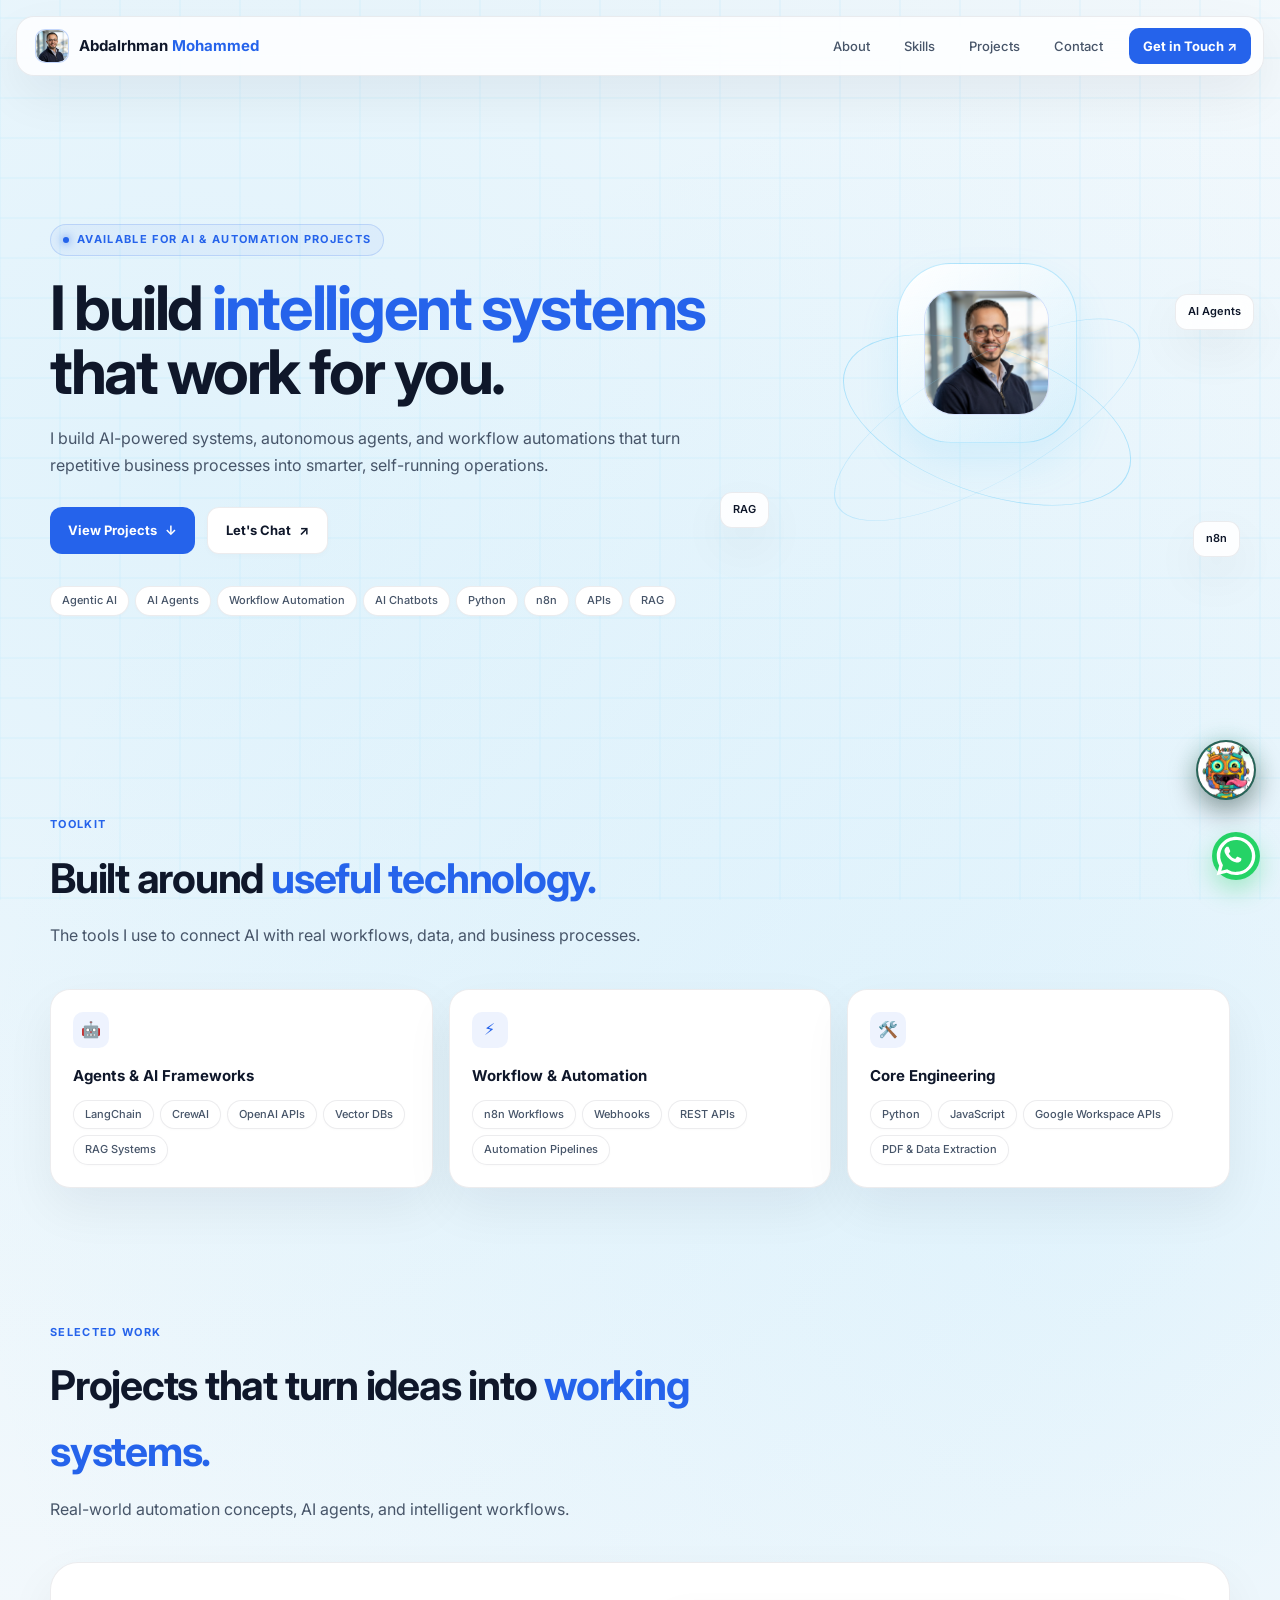
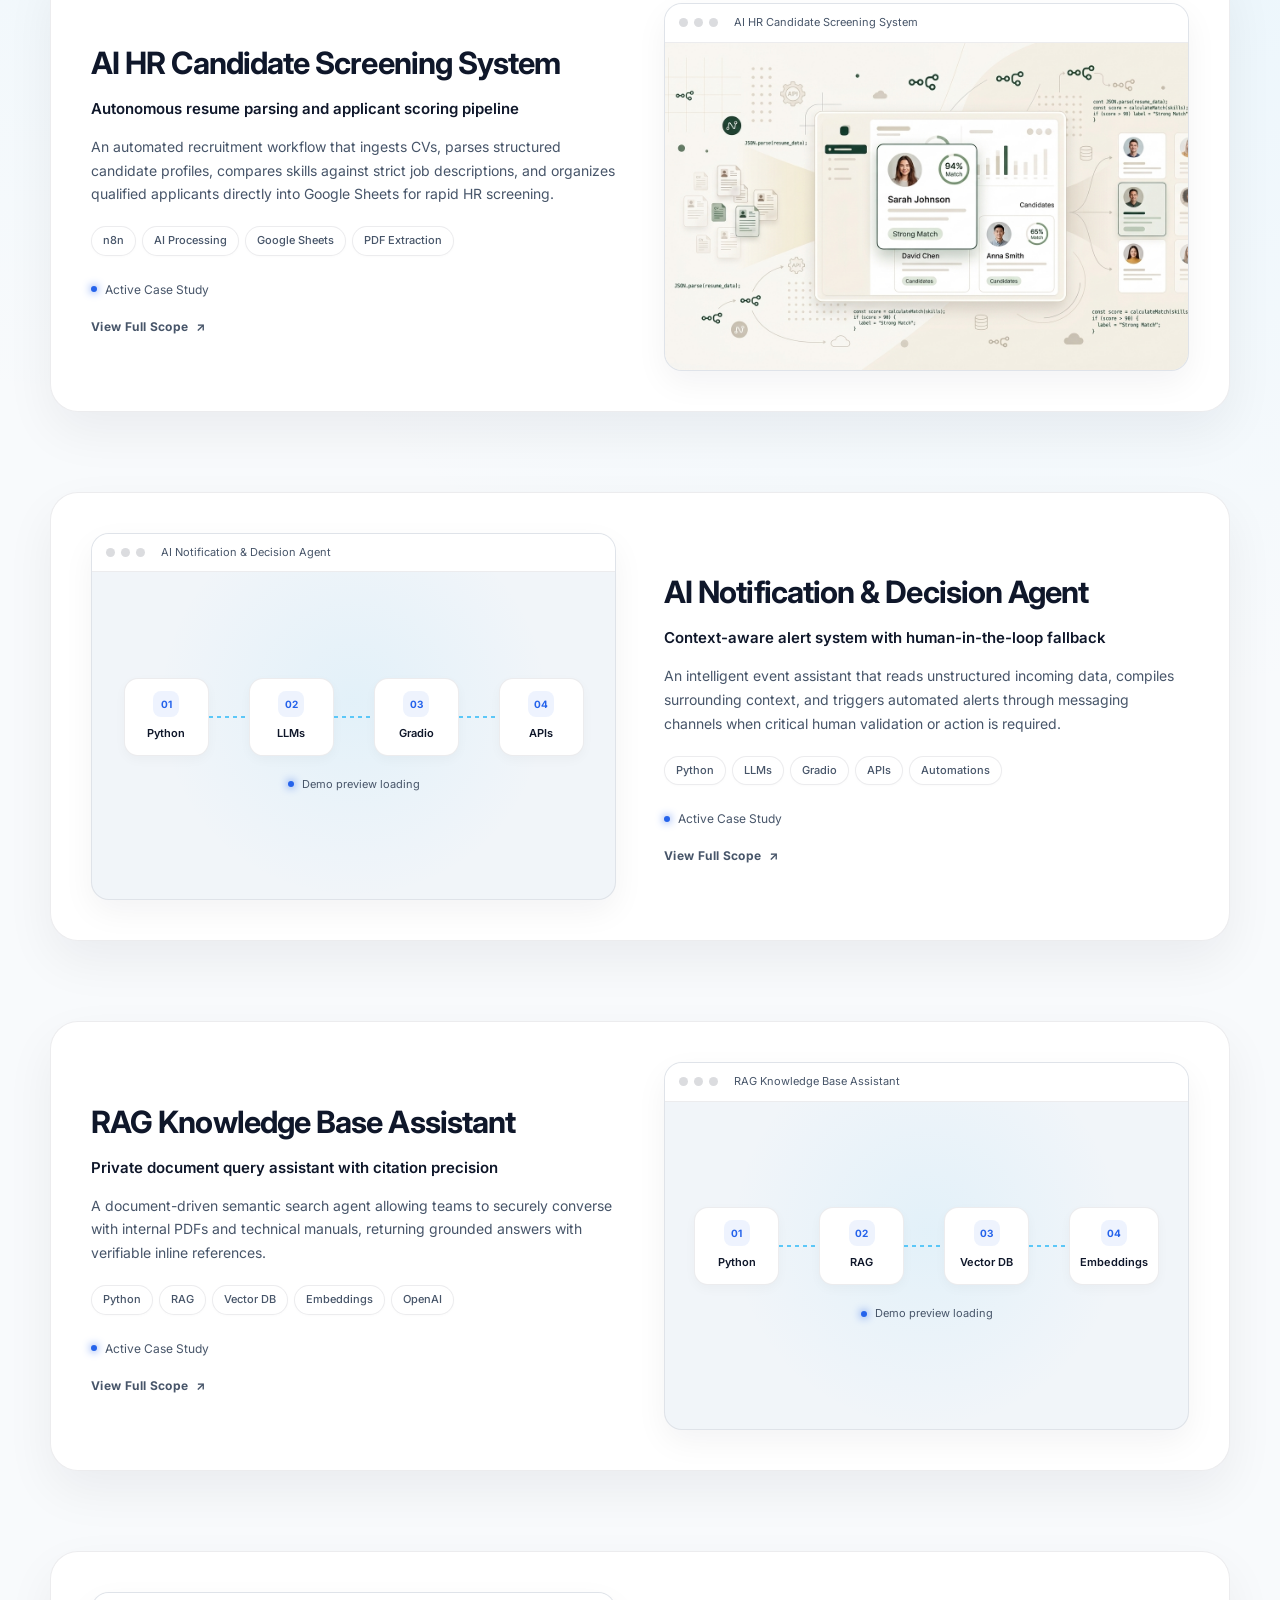
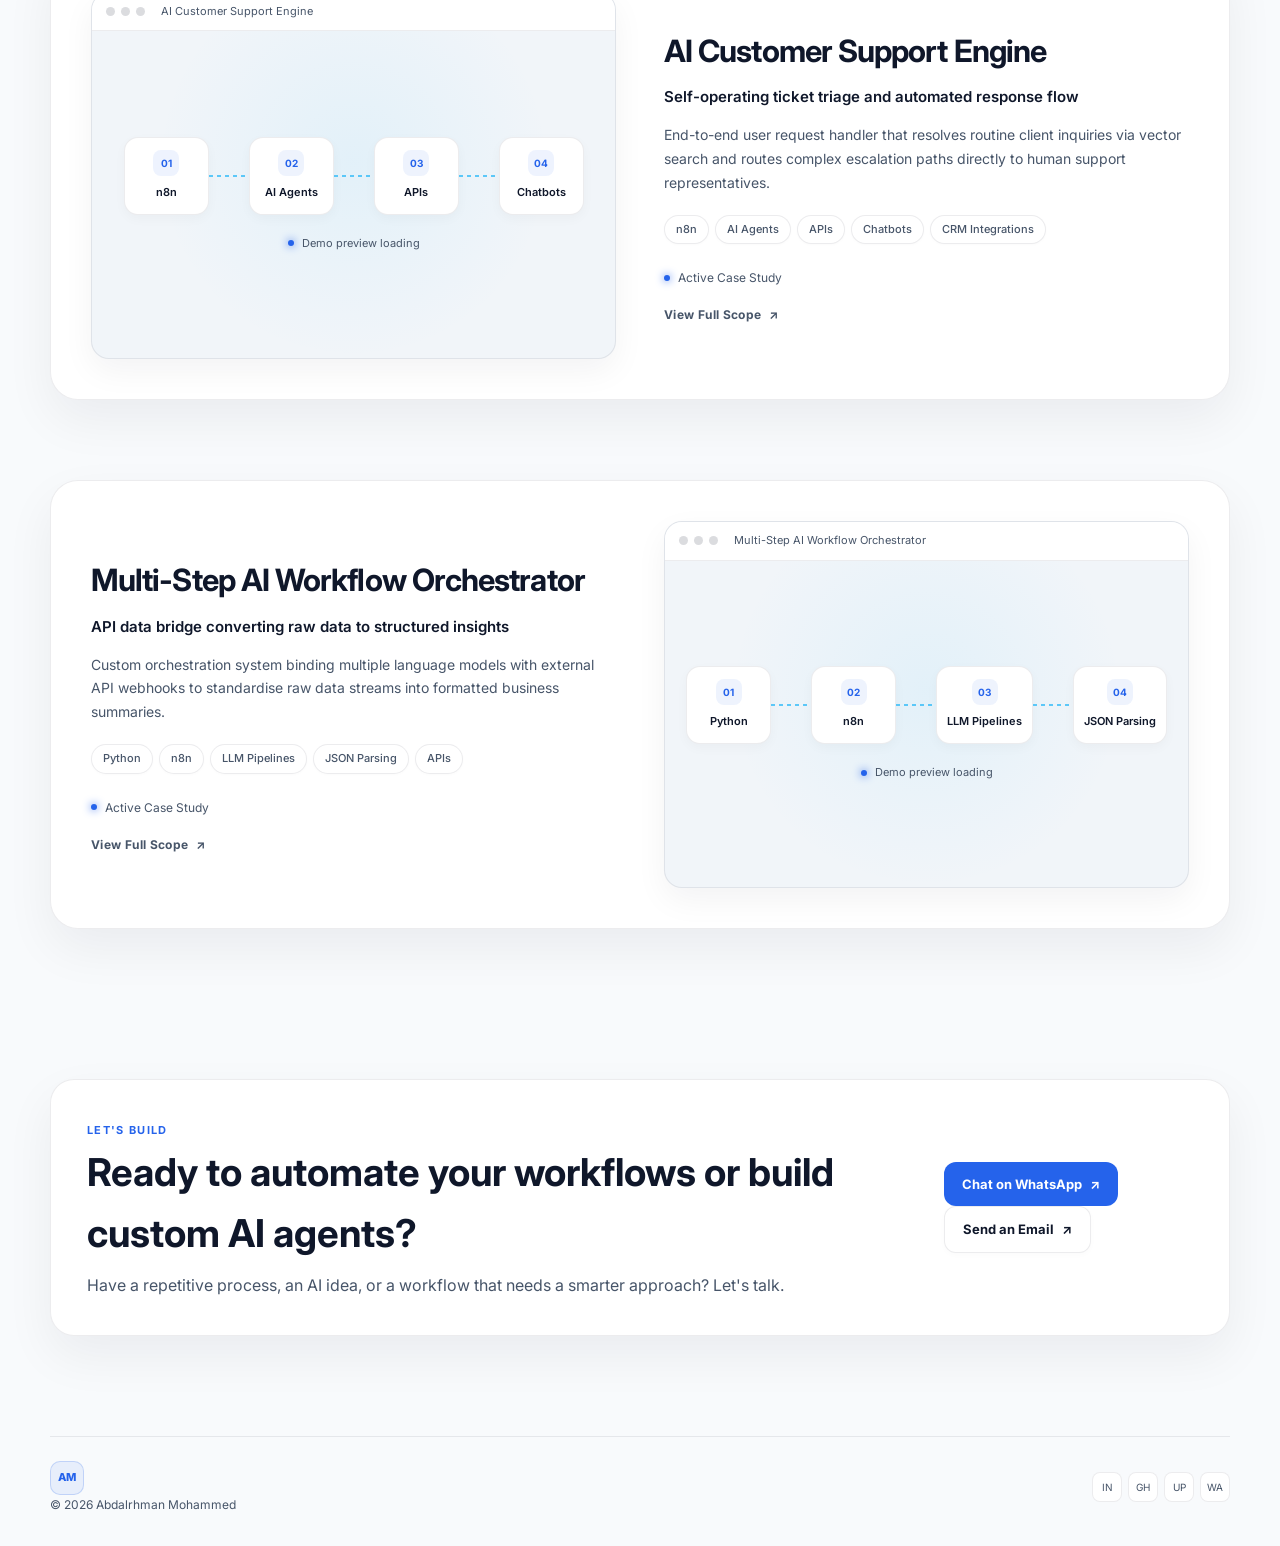
==== index.html @ 2029b2d6 "index.html" ====
<!DOCTYPE html>
<html lang="en">
<head>
  <meta charset="UTF-8" />
  <meta name="viewport" content="width=device-width, initial-scale=1.0" />
  <meta name="description" content="Abdalrhman Mohammed — Agentic AI Developer building AI agents, RAG systems and workflow automations." />
  <meta name="theme-color" content="#090D16" />
  <title>Abdalrhman Mohammed — Agentic AI Developer</title>
  <link rel="preconnect" href="https://fonts.googleapis.com">
  <link rel="preconnect" href="https://fonts.gstatic.com" crossorigin>
  <link href="https://fonts.googleapis.com/css2?family=Inter:wght@400;500;600;700;800&display=swap" rel="stylesheet">
  <link rel="stylesheet" href="styles.css" />
</head>
<body>
  <canvas id="neural-canvas" aria-hidden="true"></canvas>
  <div class="ambient ambient-one"></div>
  <div class="ambient ambient-two"></div>
  <div class="noise" aria-hidden="true"></div>

  <header class="site-header">
    <nav class="navbar container">
      <a class="brand" href="#top" aria-label="Abdalrhman Mohammed home">
        <span class="brand-mark" id="brandAvatar">AM</span>
        <span>Abdalrhman <em>Mohammed</em></span>
      </a>

      <button class="menu-toggle" id="menuToggle" aria-label="Open menu" aria-expanded="false">
        <span></span><span></span><span></span>
      </button>

      <div class="nav-links" id="navLinks">
        <a href="#about">About</a>
        <a href="#skills">Skills</a>
        <a href="#projects">Projects</a>
        <a href="#contact">Contact</a>
        <a class="nav-cta" data-link="whatsapp">Get in Touch <span>↗</span></a>
      </div>
    </nav>
  </header>

  <main id="top">
    <section class="hero container" id="about">
      <div class="hero-copy reveal">
        <div class="eyebrow"><span class="status-dot"></span> Available for AI & Automation projects</div>
        <h1>I build <span>intelligent systems</span> that work for you.</h1>
        <p class="hero-text">
          I build AI-powered systems, autonomous agents, and workflow automations that turn repetitive business processes into smarter, self-running operations.
        </p>

        <div class="hero-actions">
          <a class="button button-primary" href="#projects">View Projects <span>↓</span></a>
          <a class="button button-secondary" data-link="whatsapp">Let's Chat <span>↗</span></a>
        </div>

        <div class="tech-highlights" id="heroTech"></div>
      </div>

      <div class="hero-visual reveal">
        <div class="avatar-orbit">
          <div class="orbit orbit-one"></div>
          <div class="orbit orbit-two"></div>
          <div class="avatar-card">
            <div class="avatar-placeholder" id="avatar">AM</div>
          </div>
          <span class="orbit-dot dot-a"></span>
          <span class="orbit-dot dot-b"></span>
          <span class="orbit-dot dot-c"></span>
        </div>
        <div class="floating-chip chip-one">AI Agents</div>
        <div class="floating-chip chip-two">n8n</div>
        <div class="floating-chip chip-three">RAG</div>
      </div>
    </section>

    <section class="section container" id="skills">
      <div class="section-heading reveal">
        <span class="section-kicker">TOOLKIT</span>
        <h2>Built around <span>useful technology.</span></h2>
        <p>The tools I use to connect AI with real workflows, data, and business processes.</p>
      </div>
      <div class="skills-grid" id="skillsGrid"></div>
    </section>

    <section class="section container projects-section" id="projects">
      <div class="section-heading reveal">
        <span class="section-kicker">SELECTED WORK</span>
        <h2>Projects that turn ideas into <span>working systems.</span></h2>
        <p>Real-world automation concepts, AI agents, and intelligent workflows.</p>
      </div>
      <div class="projects-list" id="projectsList"></div>
    </section>

    <section class="contact-section container" id="contact">
      <div class="contact-card reveal">
        <div>
          <span class="section-kicker">LET'S BUILD</span>
          <h2>Ready to automate your workflows or build custom AI agents?</h2>
          <p>Have a repetitive process, an AI idea, or a workflow that needs a smarter approach? Let's talk.</p>
        </div>
        <div class="contact-actions">
          <a class="button button-primary" data-link="whatsapp">Chat on WhatsApp <span>↗</span></a>
          <a class="button button-secondary" data-link="email">Send an Email <span>↗</span></a>
        </div>
      </div>
    </section>
  </main>

  <footer class="footer container">
    <div class="footer-left">
      <span class="brand-mark small">AM</span>
      <span>© <span id="year"></span> Abdalrhman Mohammed</span>
    </div>
    <div class="socials" id="socials"></div>
  </footer>

  <a class="whatsapp-fab" data-link="whatsapp" aria-label="Chat on WhatsApp">
    <svg viewBox="0 0 32 32" aria-hidden="true">
      <path fill="currentColor" d="M19.11 17.44c-.28-.14-1.65-.81-1.91-.9-.26-.1-.45-.14-.64.14-.19.28-.73.9-.89 1.08-.16.19-.33.21-.61.07-.28-.14-1.17-.43-2.23-1.37-.83-.74-1.39-1.65-1.55-1.93-.16-.28-.02-.43.12-.57.12-.12.28-.33.42-.5.14-.16.19-.28.28-.47.09-.19.05-.35-.02-.49-.07-.14-.64-1.54-.87-2.11-.23-.55-.46-.48-.64-.49h-.54c-.19 0-.49.07-.75.35-.26.28-.98.95-.98 2.32s1 2.69 1.15 2.87c.14.19 1.96 2.99 4.75 4.2.66.28 1.18.45 1.58.58.66.21 1.26.18 1.73.11.53-.08 1.65-.67 1.88-1.32.23-.65.23-1.21.16-1.32-.07-.12-.26-.19-.54-.33z"/>
      <path fill="currentColor" d="M16.02 3.2c-7.08 0-12.84 5.75-12.84 12.83 0 2.26.59 4.38 1.62 6.22L3.08 28.8l6.73-1.67a12.8 12.8 0 0 0 6.21 1.59h.01c7.08 0 12.83-5.76 12.83-12.84S23.1 3.2 16.02 3.2zm0 23.4h-.01a10.56 10.56 0 0 1-5.38-1.47l-.39-.23-4 .99 1.07-3.9-.25-.4a10.61 10.61 0 1 1 8.96 4.99z"/>
    </svg>
  </a>

  <!-- السكريبتات الأساسية -->
  <script src="data.js"></script>
  <script src="common.js"></script>
  <script src="app.js"></script>
  
  <!-- الشات بوت -->
  <script type="module" src="./ai-chat-widget.js"></script>
  <abdalrhman-ai-chat api="https://abdalrhman-portofolio.vercel.app/api/chat"></abdalrhman-ai-chat>

  <!-- خلفية الـ Cyber Grid Flow السماوي الفاتح -->
  <script>
    const canvas = document.getElementById('neural-canvas');
    const ctx = canvas.getContext('2d');

    function resize() {
      canvas.width = window.innerWidth;
      canvas.height = window.innerHeight;
    }
    window.addEventListener('resize', resize);
    resize();

    let offset = 0;
    function animate() {
      ctx.clearRect(0, 0, canvas.width, canvas.height);
      offset = (offset + 0.6) % 40;

      // لون سماوي فاتح واضح وهادئ
      ctx.strokeStyle = 'rgba(186, 230, 253, 0.45)'; 
      ctx.lineWidth = 1;

      // رسم الخطوط الطولية
      for (let x = 0; x < canvas.width; x += 60) {
        ctx.beginPath();
        ctx.moveTo(x, 0);
        ctx.lineTo(x, canvas.height);
        ctx.stroke();
      }

      // رسم الخطوط العرضية المتحركة
      for (let y = offset; y < canvas.height; y += 40) {
        ctx.beginPath();
        ctx.moveTo(0, y);
        ctx.lineTo(canvas.width, y);
        ctx.stroke();
      }

      requestAnimationFrame(animate);
    }
    animate();
  </script>
</body>
</html>
---- styles.css ----
:root {
  /* ألوان الثيم الفاتح التقني (Light Mode) */
  --bg: #f8fafc;                  /* خلفية الموقع الثلجية الهادئة */
  --text: #0f172a;                /* لون العناوين والنصوص الرئيسية (كحلي داكن) */
  --muted: #475569;               /* لون النصوص الفرعية */
  --line: rgba(15, 23, 42, 0.08); /* حدود خفيفة وأنيقة */
  --accent: #2563eb;              /* أزرق كهربائي رئيسي للأزرار والتمييز */
  --accent-2: #0284c7;            /* أزرق ثانوي للتدرجات */
  --shadow: 0 20px 50px rgba(15, 23, 42, 0.06); /* ظلال ناعمة خفيفة */
  --radius: 20px;
}

* { box-sizing: border-box; }
html { scroll-behavior: smooth; }
body {
  margin: 0;
  background:
    radial-gradient(circle at 15% 10%, rgba(56, 189, 248, .12), transparent 35%),
    radial-gradient(circle at 85% 25%, rgba(125, 211, 252, .15), transparent 30%),
    var(--bg);
  color: var(--text);
  font-family: Inter, system-ui, sans-serif;
  line-height: 1.6;
  overflow-x: hidden;
}
a { color: inherit; text-decoration: none; }
button, a { -webkit-tap-highlight-color: transparent; }

/* عرض محتوى الموقع المثالي (Balanced Width) */
.container { 
  width: min(1180px, calc(100% - 48px)); 
  margin-inline: auto; 
}

/* الكانفاس التفاعلي في الخلفية (بيبي بلو) */
#neural-canvas { 
  position: fixed; 
  inset: 0; 
  width: 100%; 
  height: 100%; 
  pointer-events: none; 
  z-index: -4; 
  opacity: 0.85; 
  color: #38bdf8; /* لون الجسيمات الشفافة / Baby Blue */
}

/* شريط التصفح العلوي بعرض الصفحة الفاخر */
.site-header { position: fixed; top: 0; left: 0; width: 100%; z-index: 20; padding-top: 16px; }
.navbar {
  width: min(1280px, calc(100% - 32px));
  margin-inline: auto;
  min-height: 60px; display: flex; align-items: center; justify-content: space-between;
  padding: 8px 12px 8px 18px; border: 1px solid var(--line); border-radius: 18px;
  background: rgba(255, 255, 255, .82); backdrop-filter: blur(20px); box-shadow: var(--shadow);
}
.brand { display: flex; align-items: center; gap: 10px; font-weight: 700; font-size: 15px; color: var(--text); }
.brand em { font-style: normal; color: var(--accent); }
.brand-mark {
  width: 34px; height: 34px; border-radius: 10px; display: grid; place-items: center;
  font-size: 11px; letter-spacing: -.04em; background: rgba(37, 99, 235, .08);
  border: 1px solid rgba(37, 99, 235, .2); color: var(--accent); font-weight: 800;
}
.nav-links { display: flex; align-items: center; gap: 6px; }
.nav-links > a { color: var(--muted); padding: 8px 14px; border-radius: 10px; font-size: 13px; font-weight: 500; transition: .25s; }
.nav-links > a:hover { color: var(--text); background: rgba(15, 23, 42, .04); }
.nav-links .nav-cta { color: #ffffff; background: var(--accent); font-weight: 700; margin-left: 6px; }
.nav-links .nav-cta:hover { background: #1d4ed8; transform: translateY(-1px); }
.menu-toggle { display:none; background:none; border:0; width:40px; height:40px; }
.menu-toggle span { display:block; height:2px; width:20px; background:var(--text); margin:4px auto; }

/* الهيرو والتقديم */
.hero { min-height: 720px; display:grid; grid-template-columns: 1.15fr .85fr; align-items:center; gap:36px; padding-top:120px; }
.eyebrow, .section-kicker { color: var(--accent); font-size: 11px; font-weight:700; letter-spacing:.12em; text-transform:uppercase; }
.eyebrow { display:inline-flex; align-items:center; gap:8px; padding:6px 12px; border:1px solid rgba(37, 99, 235, .18); background:rgba(37, 99, 235, .05); border-radius:999px; }
.status-dot { width:6px; height:6px; border-radius:50%; background:var(--accent); box-shadow:0 0 8px var(--accent); }
h1 { font-size: clamp(40px, 4.8vw, 72px); line-height: 1.05; letter-spacing:-.04em; margin: 20px 0; color: var(--text); }
h1 span, h2 span { color: var(--accent); }
.hero-text { color: var(--muted); font-size: 16px; line-height: 1.7; }
.hero-actions { display:flex; gap:12px; flex-wrap:wrap; margin-top:28px; }
.button { display:inline-flex; align-items:center; gap:8px; border-radius:12px; padding:12px 18px; font-size:13px; font-weight:700; transition:.25s; }
.button-primary { background:var(--accent); color:#ffffff; }
.button-primary:hover { transform:translateY(-2px); box-shadow:0 12px 24px rgba(37, 99, 235, .25); background: #1d4ed8; }
.button-secondary { border:1px solid var(--line); background:#ffffff; color: var(--text); box-shadow: 0 2px 6px rgba(0,0,0,.02); }
.button-secondary:hover { background:rgba(15, 23, 42, .03); transform:translateY(-2px); }
.tech-highlights { display:flex; flex-wrap:wrap; gap:6px; margin-top:32px; }
.tech-highlights span, .project-tech span, .skill-tags span {
  border:1px solid var(--line); background:#ffffff; color:var(--muted);
  padding:5px 11px; border-radius:999px; font-size:11px; font-weight: 500;
  box-shadow: 0 1px 3px rgba(0,0,0,.02);
}

/* الأفاتار والمسارات المتحركة (Baby Blue Accent) */
.hero-visual { display:grid; place-items:center; position:relative; }
.avatar-orbit { width:min(360px, 68vw); aspect-ratio:1; position:relative; display:grid; place-items:center; }
.avatar-card { width:180px; height:180px; border-radius:30%; display:grid; place-items:center; background:linear-gradient(145deg, #ffffff, rgba(56, 189, 248, .1)); border:1px solid rgba(56, 189, 248, .3); box-shadow:0 20px 40px rgba(56, 189, 248, .12); }
.avatar-placeholder { width:125px; height:125px; border-radius:24%; display:grid; place-items:center; font-size:32px; font-weight:800; color:var(--accent); border:1px solid rgba(37, 99, 235, .2); background:#ffffff; overflow:hidden; }
.avatar-placeholder img { width:100%; height:100%; object-fit:cover; }
.orbit { position:absolute; border:1px solid rgba(56, 189, 248, .35); border-radius:50%; }
.orbit-one { inset:8%; transform:rotate(20deg) scaleY(.48); }
.orbit-two { inset:2%; transform:rotate(-30deg) scaleY(.35); border-color:rgba(125, 211, 252, .4); }
.floating-chip { position:absolute; padding:8px 12px; border-radius:12px; border:1px solid var(--line); background:rgba(255, 255, 255, .9); backdrop-filter:blur(10px); font-size:11px; font-weight: 600; color: var(--text); box-shadow: var(--shadow); }
.chip-one { top:15%; right:-5%; }.chip-two { bottom:12%; right:-2%; }.chip-three { bottom:20%; left:-5%; }

.section { padding:90px 0; }
.section-heading { max-width:650px; margin-bottom:40px; }
.section-heading h2 { font-size:clamp(28px, 3.2vw, 42px); letter-spacing:-.03em; margin:10px 0 12px; color: var(--text); }
.section-heading p { color:var(--muted); margin:0; }
.skills-grid { display:grid; grid-template-columns:repeat(3,1fr); gap:16px; }
.skill-card, .contact-card {
  border:1px solid var(--line); background:#ffffff;
  backdrop-filter:blur(16px); box-shadow:var(--shadow);
}
.skill-card { padding:22px; border-radius:var(--radius); transition:.25s; }
.skill-card:hover { transform:translateY(-3px); border-color:rgba(37, 99, 235, .3); }
.skill-icon { width:36px; height:36px; display:grid; place-items:center; border-radius:10px; color:var(--accent); background:rgba(37, 99, 235, .08); }
.skill-card h3 { margin:16px 0 12px; font-size:15px; color: var(--text); }
.skill-tags { display:flex; flex-wrap:wrap; gap:6px; }

/* تصميم المشاريع التبادلي (Alternating Layout) */
.projects-section { padding-top:40px; }
.projects-list { display:flex; flex-direction:column; gap:80px; }
.project { 
  display:grid; 
  grid-template-columns: 1fr 1fr; 
  gap: 48px; 
  align-items:center; 
  padding: 40px;
  border: 1px solid var(--line);
  border-radius: 28px;
  background: #ffffff;
  box-shadow: var(--shadow);
}
/* عكس الاتجاه في الأسطر الزوجية للمشاريع */
.project:nth-child(even) .project-info { order: 2; }
.project:nth-child(even) .project-media { order: 1; }

.project-info { display:flex; flex-direction:column; align-items:flex-start; }
.project h3 { font-size:clamp(24px, 2.4vw, 36px); letter-spacing:-.03em; margin:0 0 10px; color: var(--text); }
.project-tagline { color:var(--text); font-weight:600; font-size:15px; margin:0 0 14px; }
.project-description { color:var(--muted); font-size:14px; line-height:1.7; margin:0; }
.project-tech { display:flex; flex-wrap:wrap; gap:6px; margin-top:20px; }
.project-actions { display:flex; flex-wrap:wrap; gap:10px; margin-top:24px; }
.project-actions a { padding:10px 18px; border:1px solid rgba(37, 99, 235, .25); border-radius:10px; font-size:12px; font-weight:700; color:var(--accent); background:rgba(37, 99, 235, .05); transition:.25s; }
.project-actions a:hover { transform:translateY(-2px); background:var(--accent); color:#ffffff; }
.project-status { display:inline-flex; align-items:center; gap:8px; margin-top:24px; font-size:12px; color:var(--muted); }
.pulse { width:6px; height:6px; border-radius:50%; background:var(--accent); box-shadow:0 0 8px var(--accent); animation:blink 1.8s ease-in-out infinite; }
@keyframes blink { 50% { opacity:.25; } }

.project-media { width: 100%; border-radius:18px; border:1px solid var(--line); background:#f1f5f9; overflow:hidden; box-shadow:0 12px 32px rgba(15, 23, 42, .05); transition:transform .3s; }
.project:hover .project-media { transform:scale(1.01); border-color:rgba(37, 99, 235, .3); }
.frame-bar { display:flex; align-items:center; gap:6px; padding:10px 14px; border-bottom:1px solid var(--line); background:#ffffff; }
.frame-bar i { width:9px; height:9px; border-radius:50%; background:rgba(15, 23, 42, .15); }
.frame-bar span { margin-left:10px; font-size:11px; color:var(--muted); white-space:nowrap; overflow:hidden; text-overflow:ellipsis; }
.frame-body { aspect-ratio:16/10; position:relative; background:radial-gradient(circle at 50% 40%, rgba(56, 189, 248, .08), transparent 60%); }
.frame-body video, .frame-body img { width:100%; height:100%; object-fit:cover; display:block; }

.flow { position:absolute; inset:0; display:flex; flex-direction:column; align-items:center; justify-content:center; gap:20px; padding:20px; }
.flow-chain { display:flex; align-items:center; justify-content:center; width:100%; }
.flow-node { display:grid; justify-items:center; gap:8px; padding:12px 10px; min-width:85px; border:1px solid var(--line); border-radius:14px; background:#ffffff; font-size:11px; font-weight:600; color:var(--text); text-align:center; box-shadow: 0 4px 12px rgba(0,0,0,.03); }
.flow-node b { width:26px; height:26px; display:grid; place-items:center; border-radius:8px; font-size:10px; color:var(--accent); background:rgba(37, 99, 235, .08); }
.flow-link { flex:1; min-width:12px; max-width:40px; height:2px; background:repeating-linear-gradient(90deg, rgba(56, 189, 248, .8) 0 4px, transparent 4px 8px); }
.flow-note { display:flex; align-items:center; gap:8px; margin:0; font-size:11px; color:var(--muted); }

/* قسم التواصل والتذييل */
.contact-section { padding:60px 0 100px; }
.contact-card { border-radius:24px; padding:36px; display:flex; justify-content:space-between; gap:24px; align-items:center; background: #ffffff; }
.contact-card h2 { font-size:clamp(26px,3vw,40px); margin:0 0 8px; color: var(--text); }
.contact-card p { color:var(--muted); margin:0; }
.footer { padding:24px 0 32px; border-top:1px solid var(--line); display:flex; justify-content:space-between; align-items:center; color:var(--muted); font-size:12px; }
.socials { display:flex; gap:6px; }
.socials a { width:30px; height:30px; display:grid; place-items:center; border:1px solid var(--line); border-radius:8px; font-size:10px; text-transform:uppercase; color:var(--muted); background: #ffffff; }
.socials a:hover { color:var(--accent); border-color:rgba(37, 99, 235, .3); }

/* زر الواتساب العائم باللون الأخضر الأصلي */
.whatsapp-fab { 
  position:fixed; 
  right:20px; 
  bottom:20px; 
  width:48px; 
  height:48px; 
  display:grid; 
  place-items:center; 
  border-radius:50%; 
  background: #25D366; /* لون أخضر واتساب الأصلي */
  color:#ffffff; 
  font-size:20px; 
  font-weight:800; 
  box-shadow:0 10px 25px rgba(37, 211, 102, .35); 
  z-index:15; 
  transition:.25s; 
}
.whatsapp-fab:hover { 
  transform:translateY(-3px); 
  background: #128C7E; 
  box-shadow:0 12px 28px rgba(18, 140, 126, .4);
}

.reveal { opacity:0; transform:translateY(20px); transition:opacity .6s ease, transform .6s ease; }
.reveal.visible { opacity:1; transform:none; }

@media (max-width: 880px) {
  .navbar { width: calc(100% - 24px); }
  .menu-toggle { display:block; cursor:pointer; }
  .nav-links { position:absolute; left:0; right:0; top:65px; padding:12px; display:none; flex-direction:column; align-items:stretch; background:rgba(255, 255, 255, .98); border:1px solid var(--line); border-radius:16px; box-shadow: var(--shadow); }
  .nav-links.open { display:flex; }
  .hero { grid-template-columns:1fr; padding-top:130px; gap:20px; }
  .hero-visual { order:-1; }
  .skills-grid { grid-template-columns:1fr; }
  .project, .project:nth-child(even) { grid-template-columns:1fr; gap:24px; padding:24px; }
  .project:nth-child(even) .project-info { order: 1; }
  .project:nth-child(even) .project-media { order: 2; }
  .contact-card { flex-direction:column; align-items:flex-start; }
}

/* ---- Brand avatar photo (navbar) ---- */
.brand-mark { overflow: hidden; }
.brand-mark img { width: 100%; height: 100%; object-fit: cover; border-radius: inherit; }

/* ---- "View Full Scope" link under each project ---- */
.scope-trigger { display:inline-flex; align-items:center; gap:8px; margin-top:18px; color:var(--muted); font-size:12px; font-weight:700; letter-spacing:.03em; }
.scope-trigger span { transition:.25s; }
.scope-trigger:hover { color:var(--accent); }
.scope-trigger:hover span { transform:translate(2px,-2px); }

/* ==========================================================
   Scope page (scope.html) — dedicated project detail view
   ========================================================== */
.scope-page { padding-top: 150px; padding-bottom: 100px; }
.back-link { display:inline-flex; align-items:center; gap:6px; color:var(--muted); font-size:13px; font-weight:600; margin-bottom:34px; transition:.2s; }
.back-link:hover { color:var(--accent); }

.scope-hero { max-width: 780px; margin-bottom: 48px; }
.scope-hero h1 { font-size: clamp(30px, 4vw, 50px); letter-spacing:-.03em; line-height:1.08; margin: 14px 0 12px; color: var(--text); }
.scope-tagline { color:var(--text); font-weight:600; font-size:16px; margin:0; }

.scope-layout { display:grid; grid-template-columns: 1.55fr .95fr; gap: 44px; align-items: start; }

.scope-main .project-media { margin-bottom: 36px; }
.scope-block { margin-bottom: 38px; }
.scope-block h4 { font-size:12px; letter-spacing:.12em; text-transform:uppercase; color:var(--accent); margin:0 0 16px; }
.scope-block p { color: var(--muted); font-size:14.5px; line-height:1.8; margin:0; }

.ideal-grid { display:grid; grid-template-columns:1fr 1fr; gap:10px; }
.ideal-card { display:flex; align-items:flex-start; gap:10px; padding:14px 16px; border:1px solid var(--line); border-radius:14px; background:#ffffff; color:var(--text); font-size:13px; line-height:1.55; box-shadow: 0 2px 8px rgba(0,0,0,.02); }
.ideal-dot { flex-shrink:0; width:6px; height:6px; margin-top:6px; border-radius:50%; background:var(--accent); box-shadow:0 0 6px var(--accent); }

.approach-list { display:flex; flex-direction:column; gap:0; }
.approach-step { display:flex; gap:18px; padding:16px 0; border-bottom:1px solid var(--line); }
.approach-step:last-child { border-bottom:0; }
.approach-index { flex-shrink:0; color:var(--accent); font-weight:800; font-size:13px; letter-spacing:.04em; }
.approach-step p { margin:0; color:var(--muted); font-size:14px; line-height:1.7; }

.scope-summary { position: sticky; top: 110px; border:1px solid var(--line); border-radius: var(--radius); padding: 26px; background:#ffffff; box-shadow: var(--shadow); }
.scope-summary-kicker { display:block; color:var(--accent); font-size:11px; font-weight:700; letter-spacing:.12em; text-transform:uppercase; margin-bottom:18px; }
.summary-row { display:flex; justify-content:space-between; align-items:center; padding:12px 0; border-bottom:1px solid var(--line); font-size:13px; color:var(--muted); }
.summary-row strong { color:var(--text); font-size:13px; }
.scope-summary h4 { font-size:11px; letter-spacing:.1em; text-transform:uppercase; color:var(--muted); margin:22px 0 12px; }
.deliverables-list { list-style:none; margin:0; padding:0; display:flex; flex-direction:column; gap:11px; }
.deliverables-list li { display:flex; align-items:flex-start; gap:10px; font-size:13px; color:var(--text); line-height:1.55; }
.deliverables-list .check { flex-shrink:0; width:18px; height:18px; display:grid; place-items:center; border-radius:6px; background:rgba(37, 99, 235, .1); color:var(--accent); font-size:10px; font-weight:800; margin-top:1px; }
.scope-actions { display:flex; flex-direction:column; gap:10px; margin-top:24px; }
.scope-actions .button { justify-content:center; width:100%; }
.scope-next { margin-top:24px; padding-top:20px; border-top:1px solid var(--line); display:flex; flex-direction:column; gap:6px; }
.scope-next span { font-size:11px; letter-spacing:.08em; text-transform:uppercase; color:var(--muted); }
.scope-next a { display:flex; align-items:center; justify-content:space-between; gap:8px; font-size:13px; font-weight:700; color:var(--text); }
.scope-next a:hover { color: var(--accent); }

@media (max-width: 880px) {
  .scope-page { padding-top: 120px; }
  .scope-layout { grid-template-columns: 1fr; }
  .scope-summary { position: static; }
  .ideal-grid { grid-template-columns: 1fr; }
}
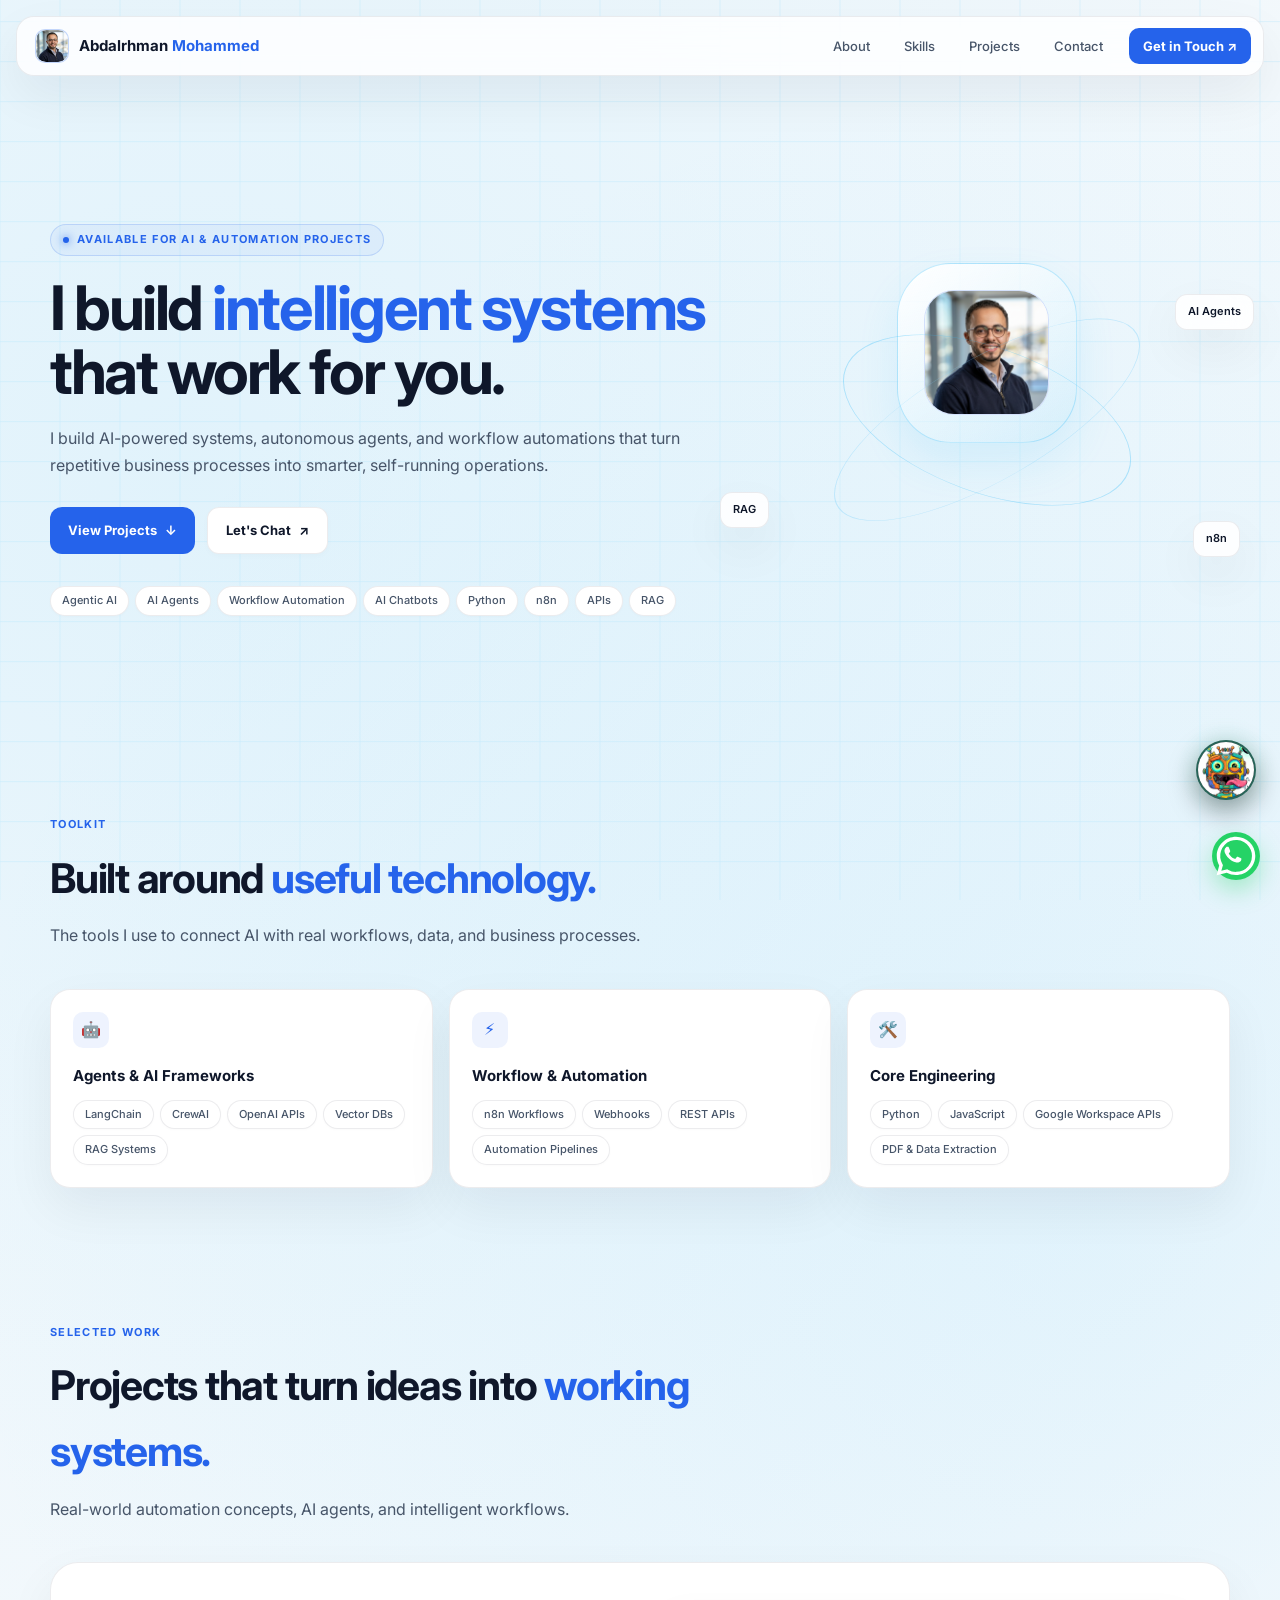
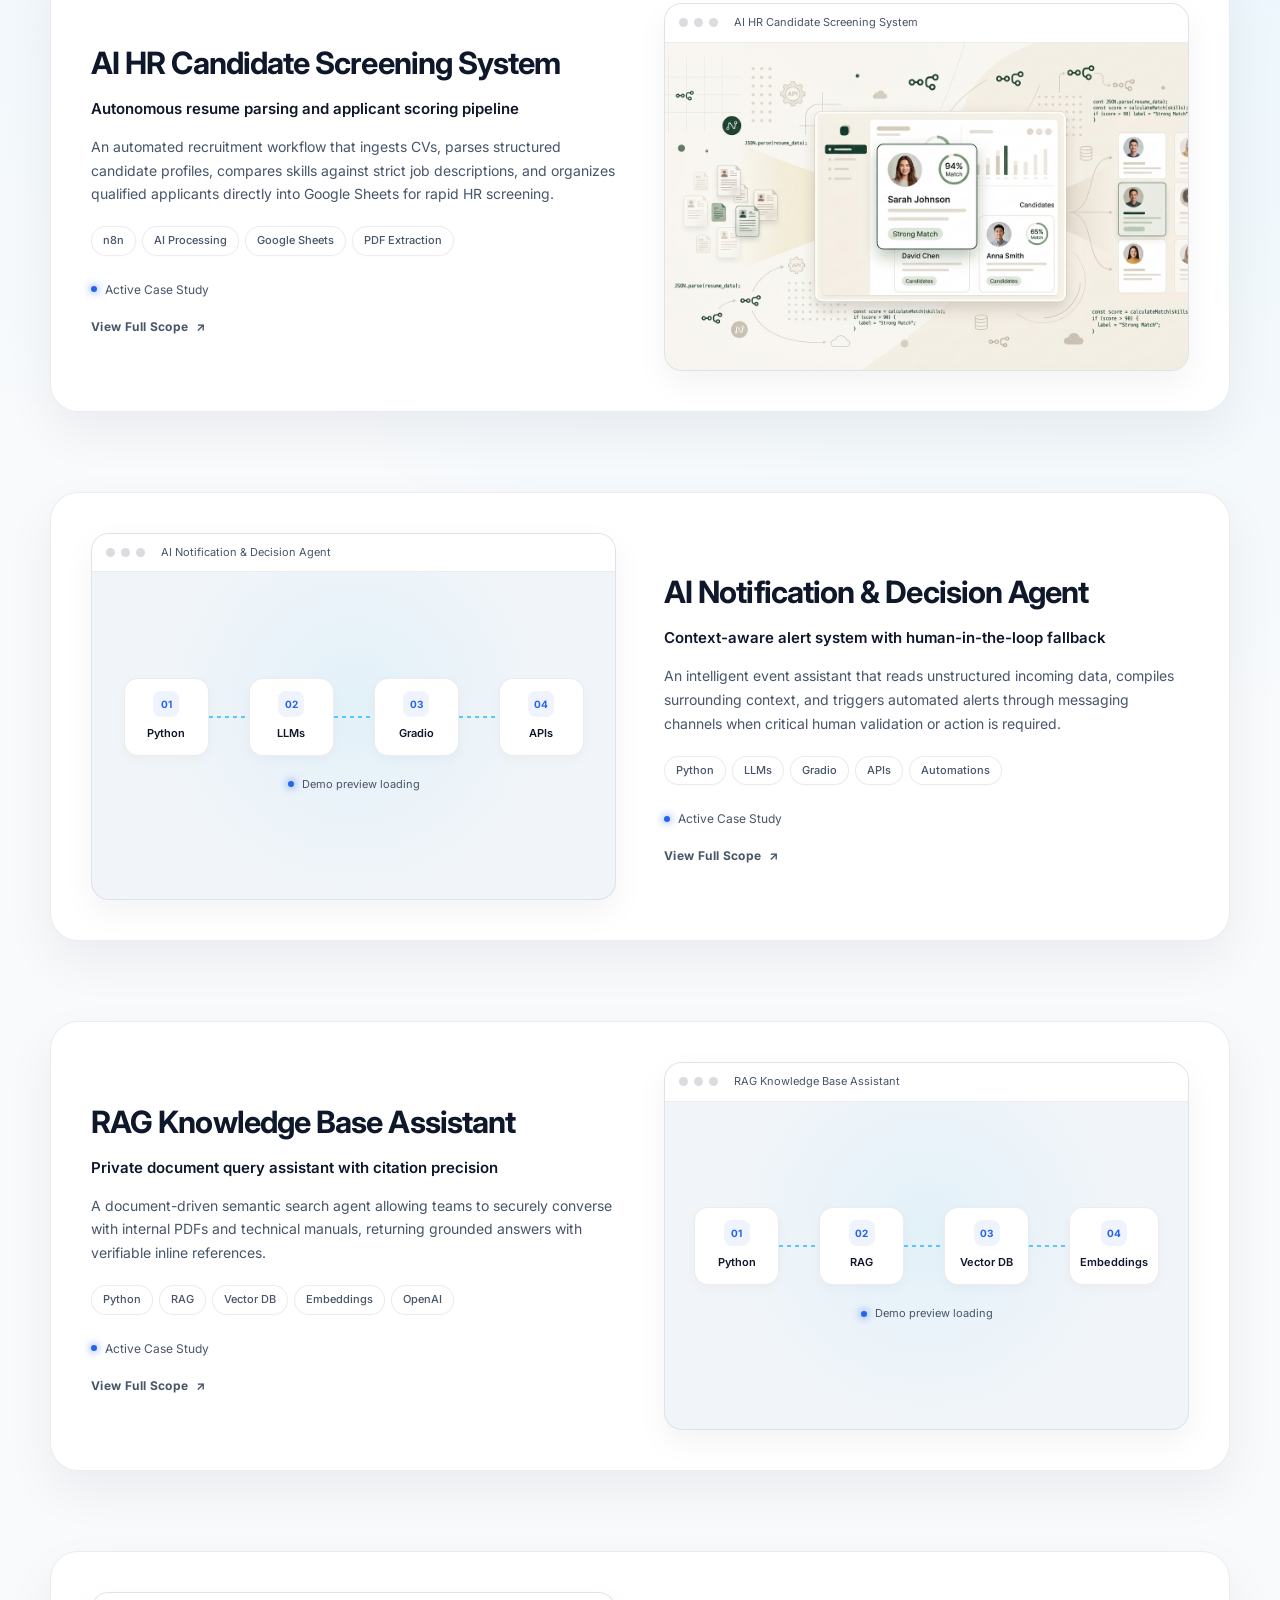
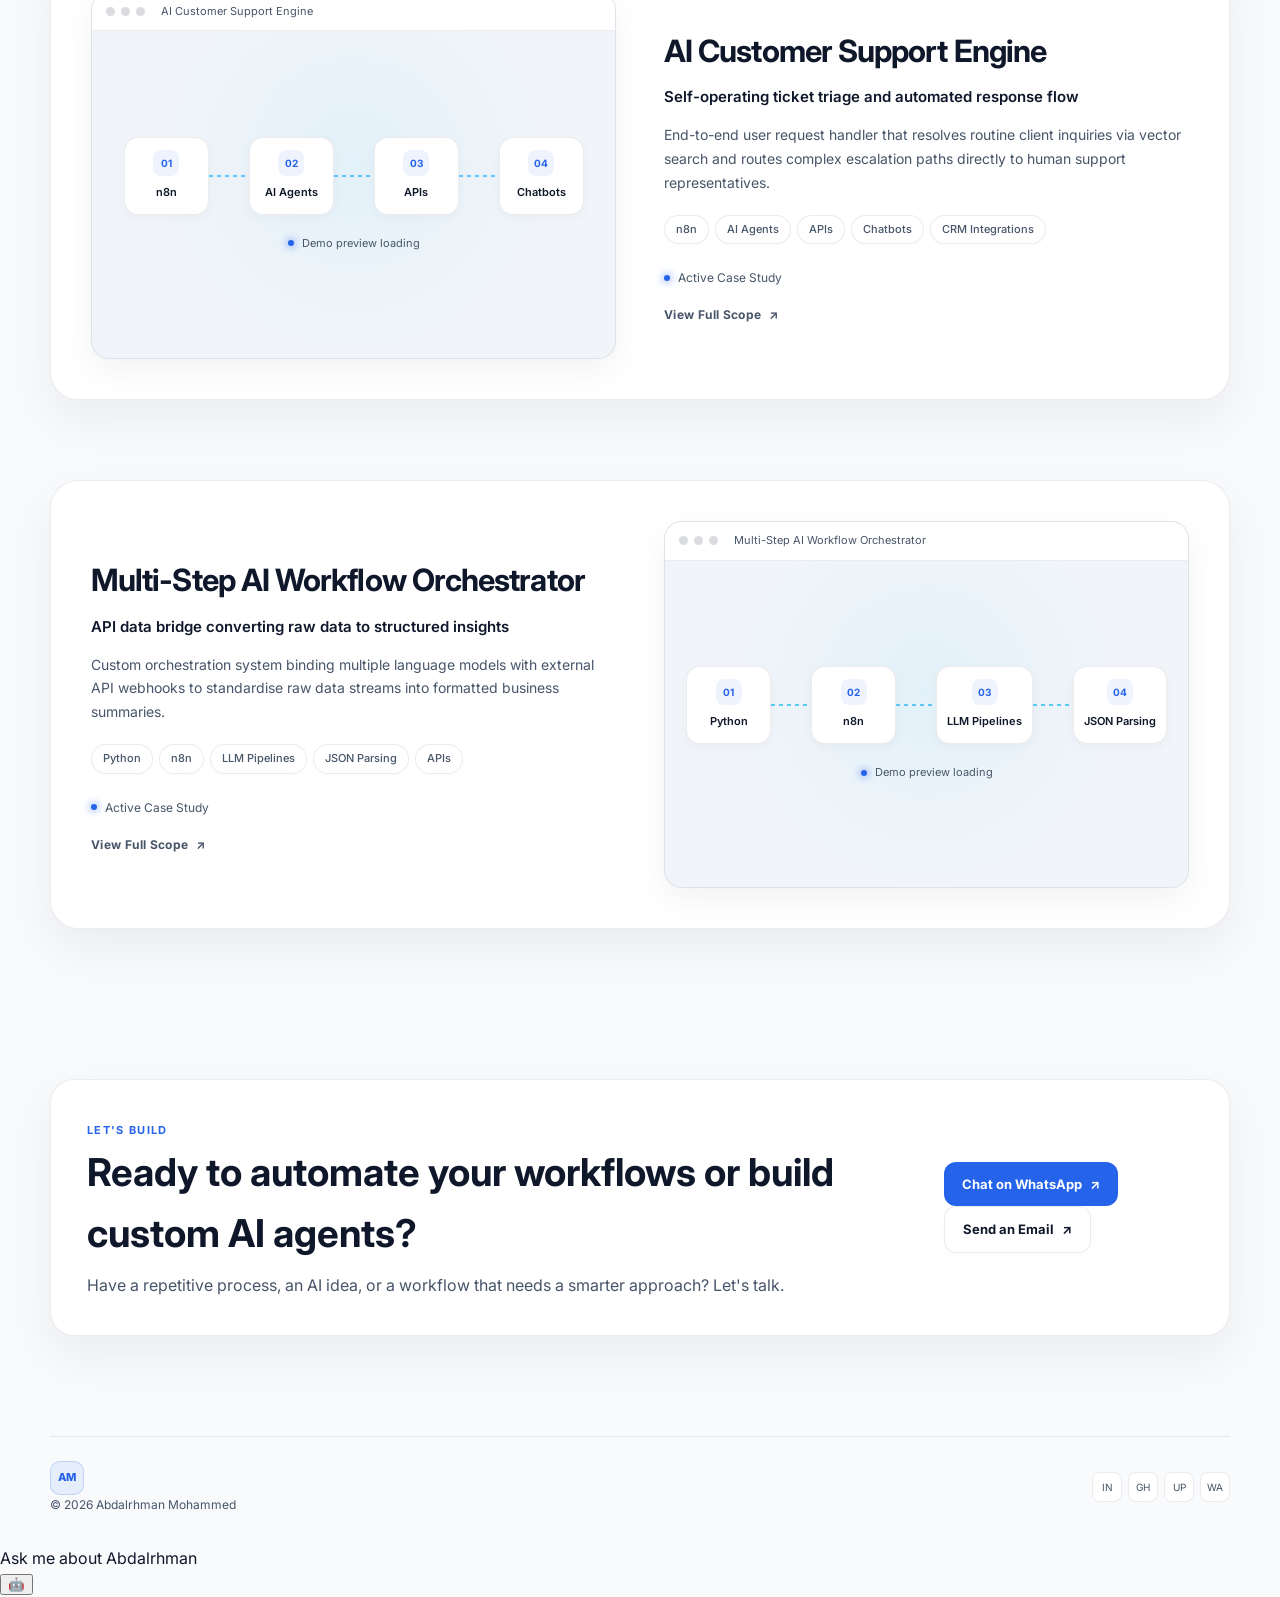
==== commit c604f81d: "index.html" ====
--- a/index.html
+++ b/index.html
@@ -170,5 +170,16 @@
     }
     animate();
   </script>
+  <div class="bot-widget-container">
+  <!-- الفقاعة النصية الصغيرة -->
+  <div class="bot-tooltip">
+    Ask me about Abdalrhman
+  </div>
+  
+  <!-- زرار البوت -->
+  <button class="bot-button" aria-label="Open Chat">
+    🤖
+  </button>
+</div>
 </body>
 </html>
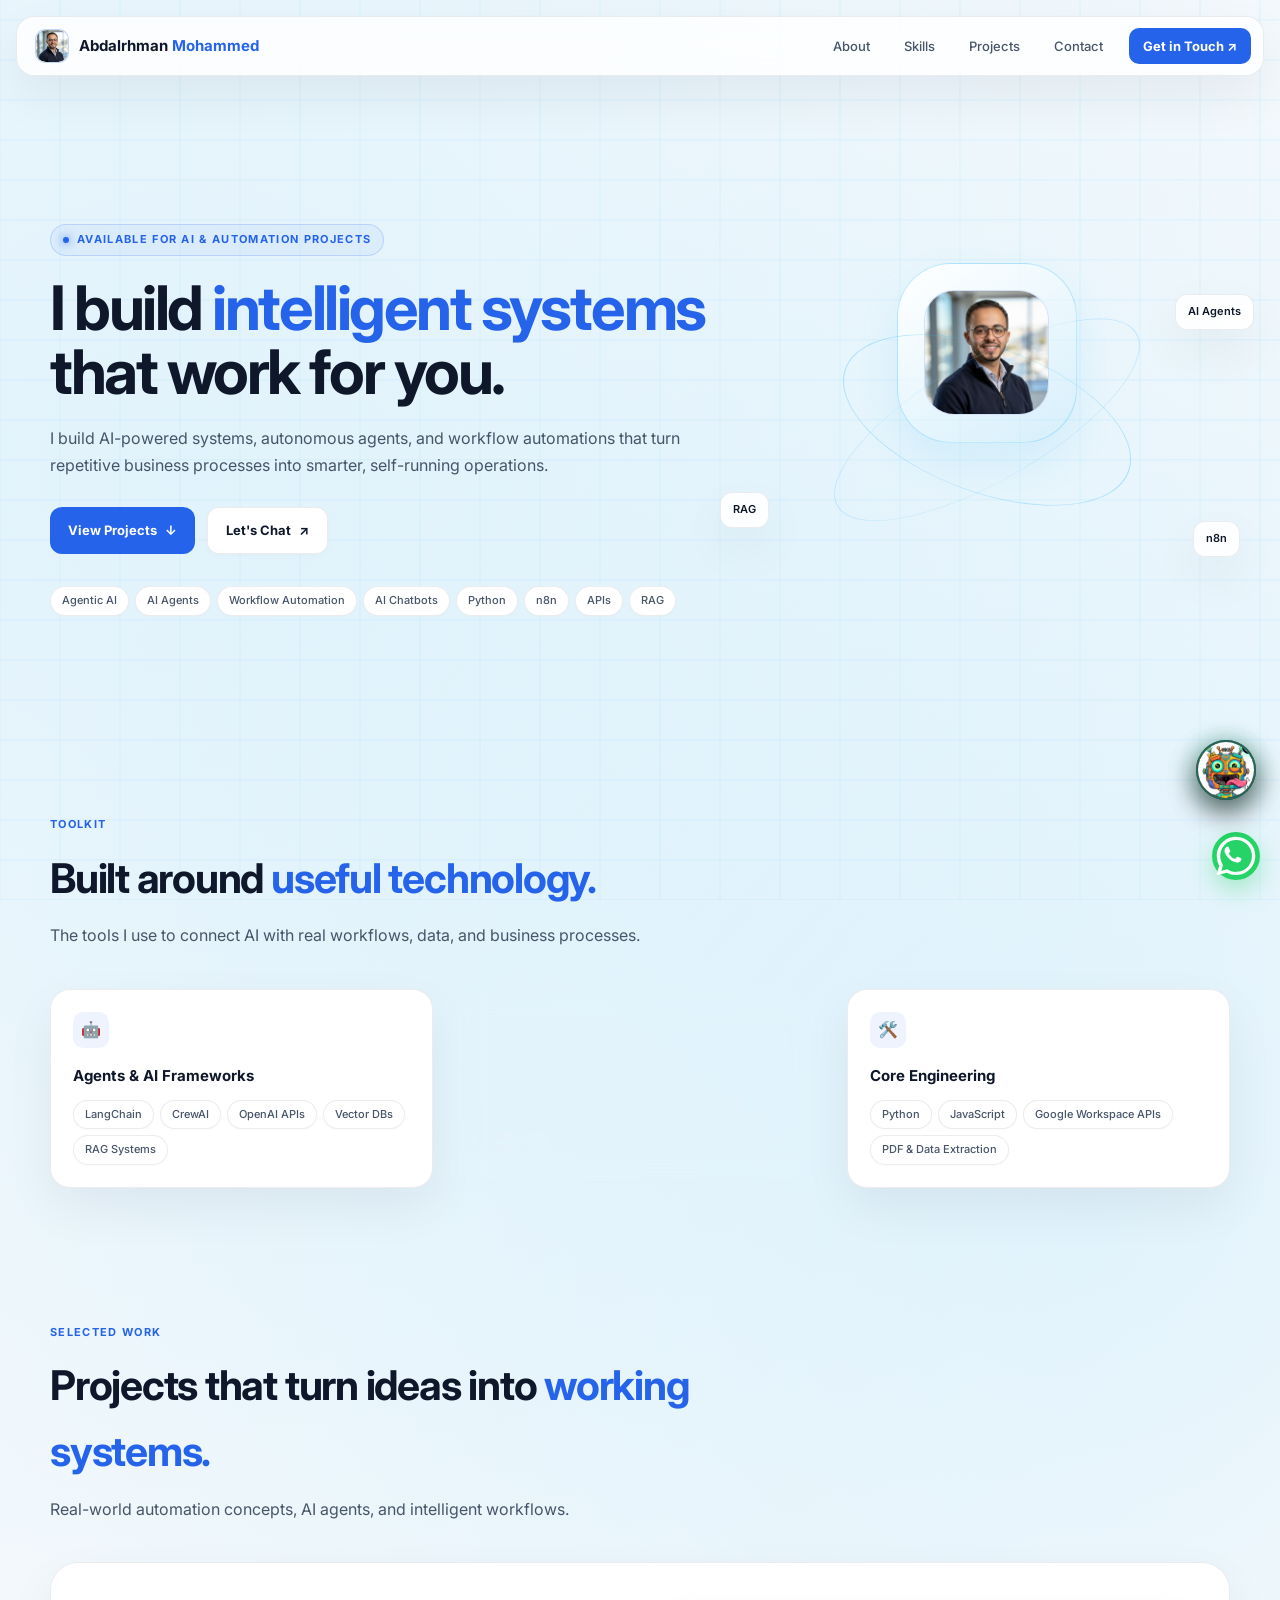
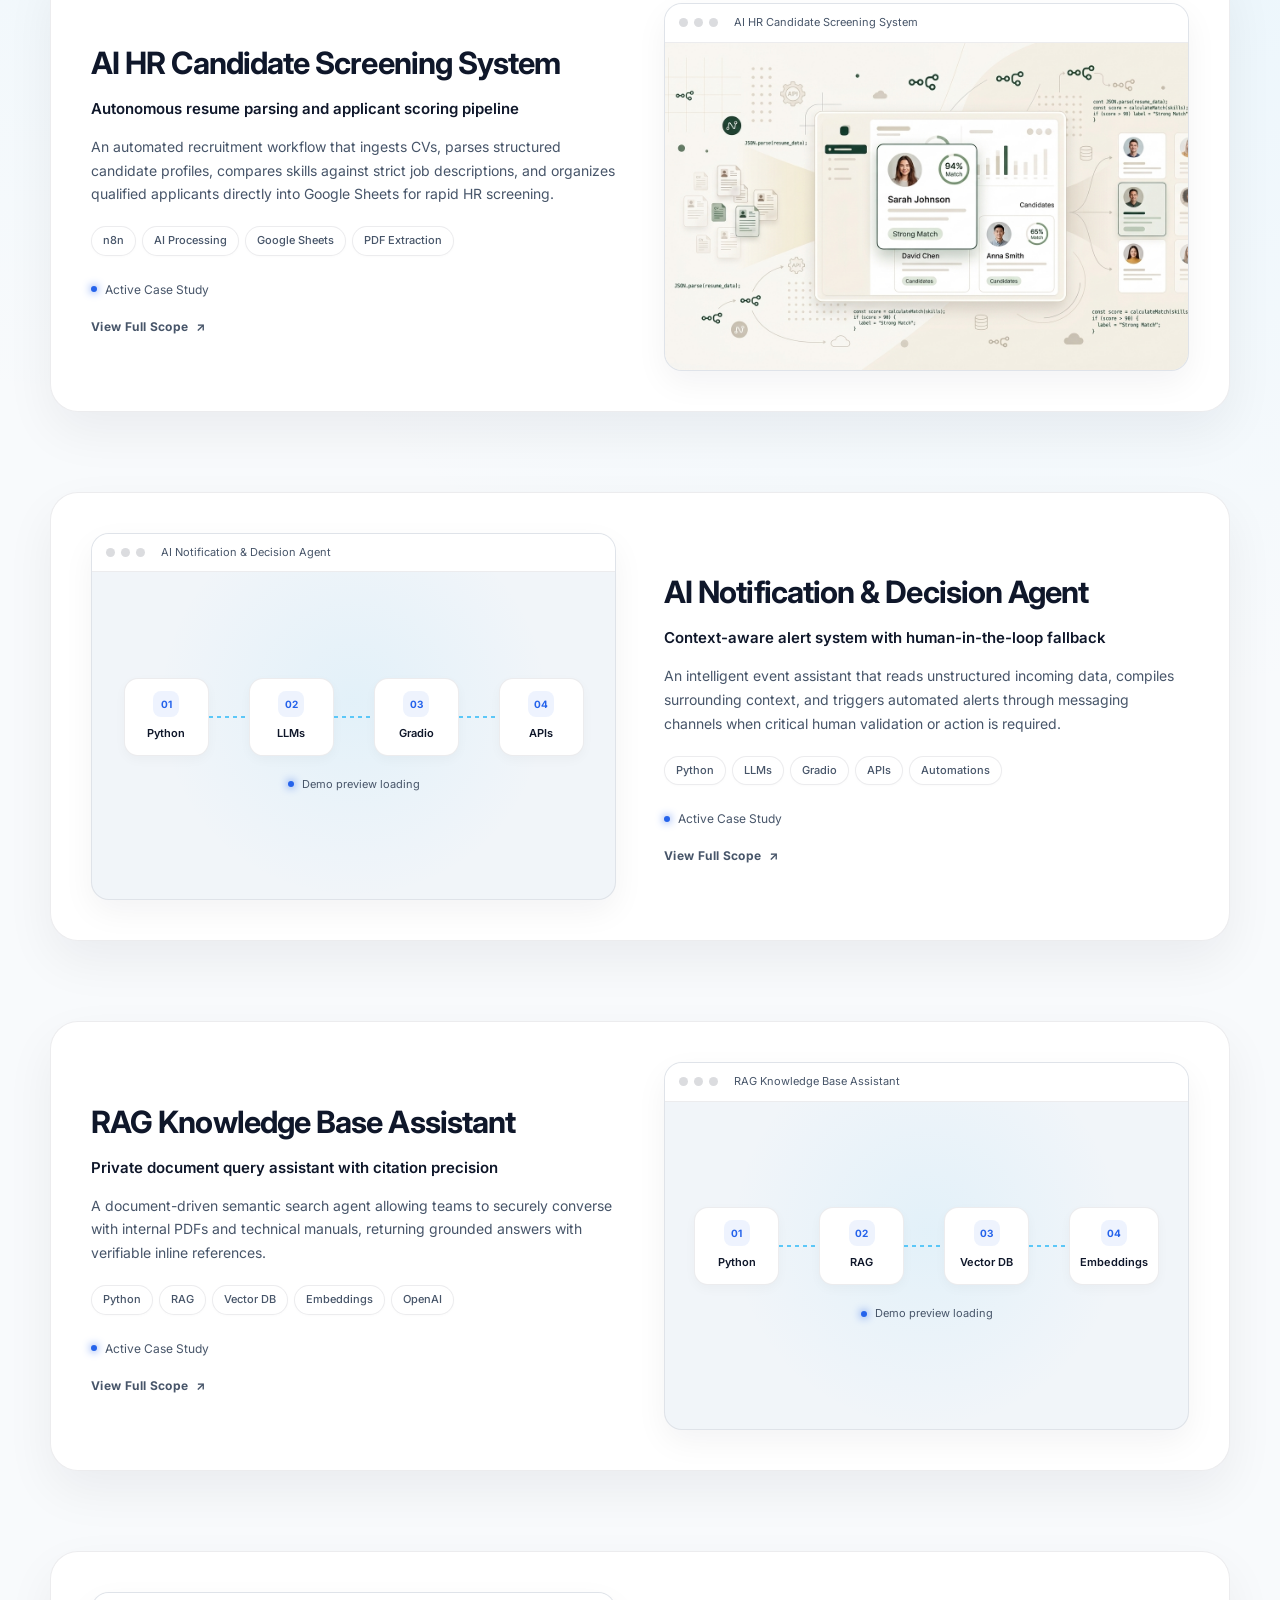
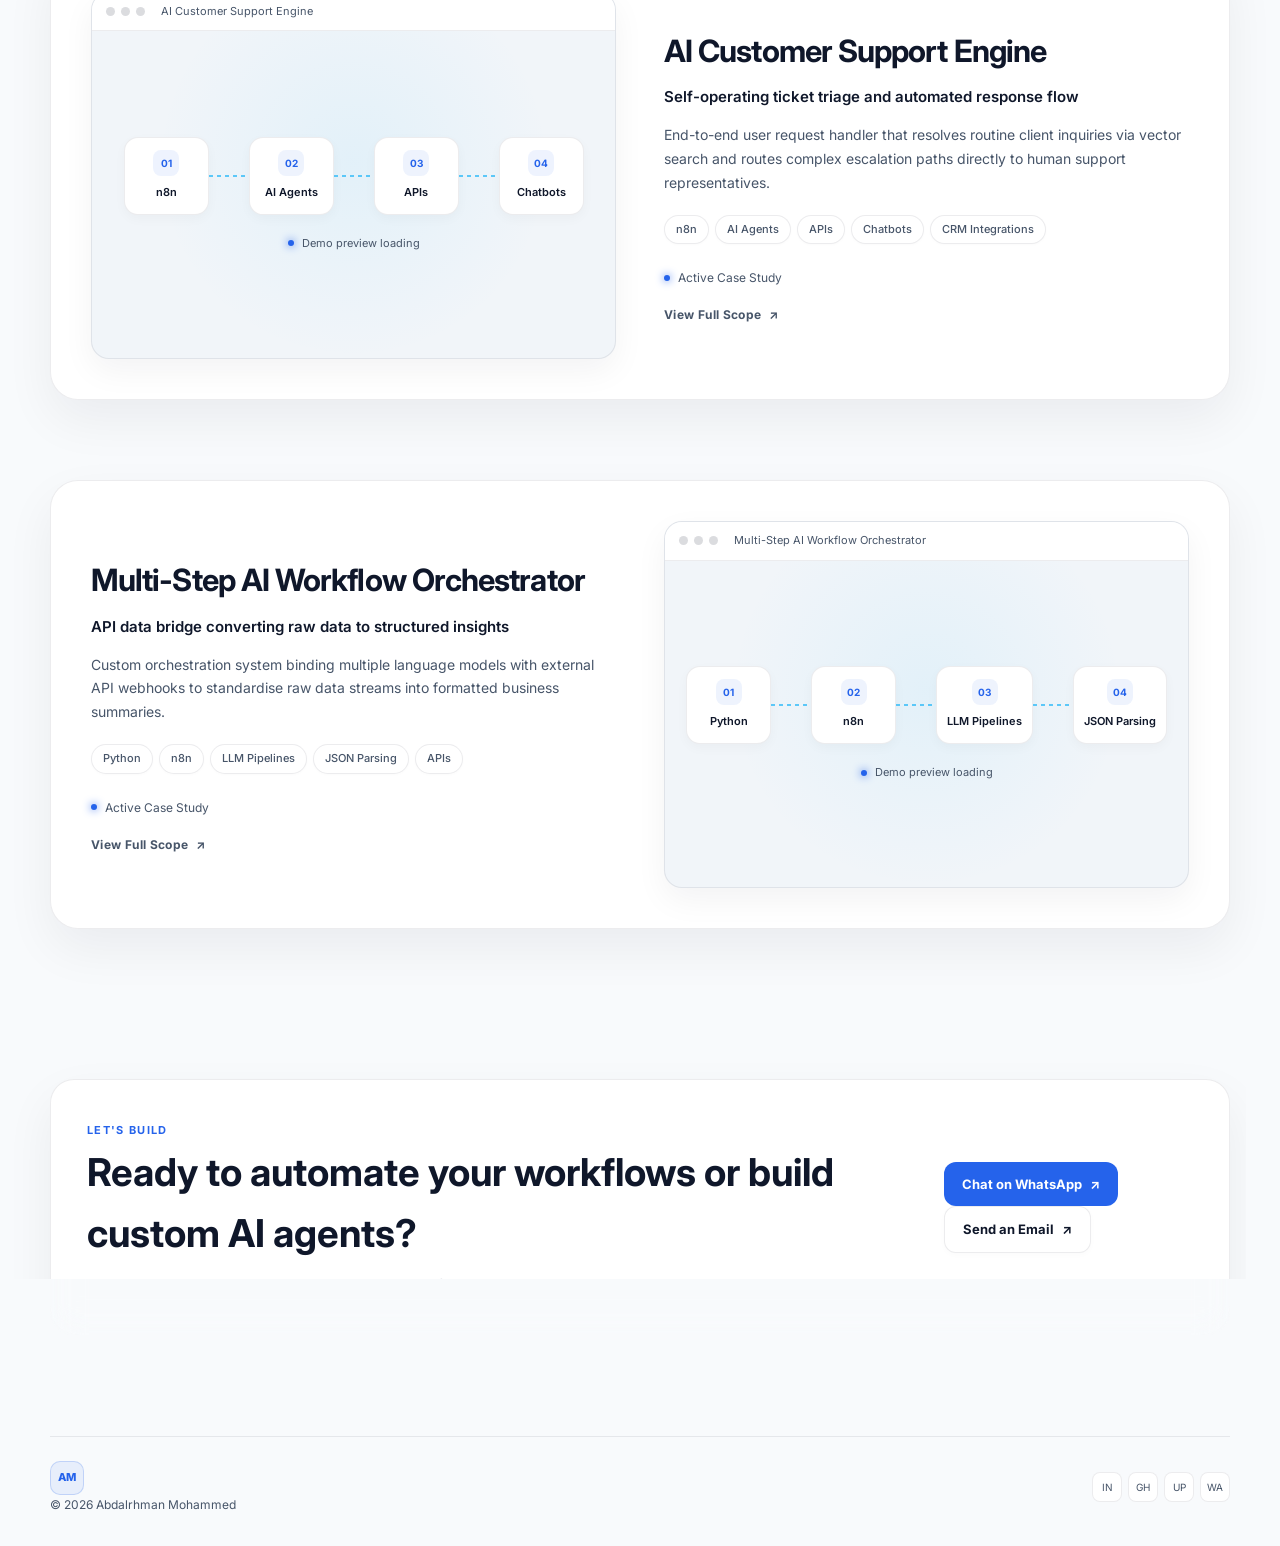
==== commit eaf34013: "index.html" ====
--- a/index.html
+++ b/index.html
@@ -170,16 +170,11 @@
     }
     animate();
   </script>
-  <div class="bot-widget-container">
-  <!-- الفقاعة النصية الصغيرة -->
-  <div class="bot-tooltip">
-    Ask me about Abdalrhman
-  </div>
-  
-  <!-- زرار البوت -->
-  <button class="bot-button" aria-label="Open Chat">
-    🤖
-  </button>
+  <!-- الشات بوت المدمج مع الفقاعة -->
+<script type="module" src="./ai-chat-widget.js"></script>
+<abdalrhman-ai-chat api="https://abdalrhman-portofolio.vercel.app/api/chat">
+  <div class="bot-tooltip">Ask me about Abdalrhman</div>
+</abdalrhman-ai-chat>
 </div>
 </body>
 </html>
--- a/styles.css
+++ b/styles.css
@@ -1,11 +1,11 @@
 :root {
   /* ألوان الثيم الفاتح التقني (Light Mode) */
-  --bg: #f8fafc;                  /* خلفية الموقع الثلجية الهادئة */
-  --text: #0f172a;                /* لون العناوين والنصوص الرئيسية (كحلي داكن) */
-  --muted: #475569;               /* لون النصوص الفرعية */
+  --bg: #f8fafc;               /* خلفية الموقع الثلجية الهادئة */
+  --text: #0f172a;            /* لون العناوين والنصوص الرئيسية (كحلي داكن) */
+  --muted: #475569;           /* لون النصوص الفرعية */
   --line: rgba(15, 23, 42, 0.08); /* حدود خفيفة وأنيقة */
-  --accent: #2563eb;              /* أزرق كهربائي رئيسي للأزرار والتمييز */
-  --accent-2: #0284c7;            /* أزرق ثانوي للتدرجات */
+  --accent: #2563eb;          /* أزرق كهربائي رئيسي للأزرار والتمييز */
+  --accent-2: #0284c7;        /* أزرق ثانوي للتدرجات */
   --shadow: 0 20px 50px rgba(15, 23, 42, 0.06); /* ظلال ناعمة خفيفة */
   --radius: 20px;
 }
@@ -271,3 +271,49 @@
   .scope-summary { position: static; }
   .ideal-grid { grid-template-columns: 1fr; }
 }
+
+/* ==========================================================
+   فقاعة الشات (Chatbot Tooltip) - موقع دقيق فوق زر الواتساب
+   ========================================================== */
+abdalrhman-ai-chat {
+  position: fixed !important;
+  bottom: 80px !important; /* ليرتفع مسافة مريحة فوق زرار الواتساب (20px + 48px + مسافة) */
+  right: 20px !important;
+  z-index: 9999 !important;
+}
+
+/* الفقاعة النصية الموجهة لأيقونة البوت الملونة */
+.bot-tooltip {
+  position: absolute;
+  right: 64px; /* المسافة من الزر الدائري للبوت */
+  top: 50%;
+  transform: translateY(-50%);
+  background-color: #0f172a;
+  color: #ffffff;
+  padding: 8px 14px;
+  border-radius: 12px;
+  font-size: 12.5px;
+  font-weight: 600;
+  box-shadow: 0 8px 20px rgba(15, 23, 42, 0.15);
+  white-space: nowrap;
+  pointer-events: none;
+  animation: floatTooltip 3s ease-in-out infinite;
+}
+
+/* السهم الموجه ناحية زر الشات الملون */
+.bot-tooltip::after {
+  content: "";
+  position: absolute;
+  top: 50%;
+  right: -6px;
+  transform: translateY(-50%);
+  border-width: 6px 0 6px 6px;
+  border-style: solid;
+  border-color: transparent transparent transparent #0f172a;
+}
+
+/* حركة طفو ناعمة */
+@keyframes floatTooltip {
+  0%, 100% { transform: translateY(-50%); }
+  50% { transform: translateY(-56%); }
+}
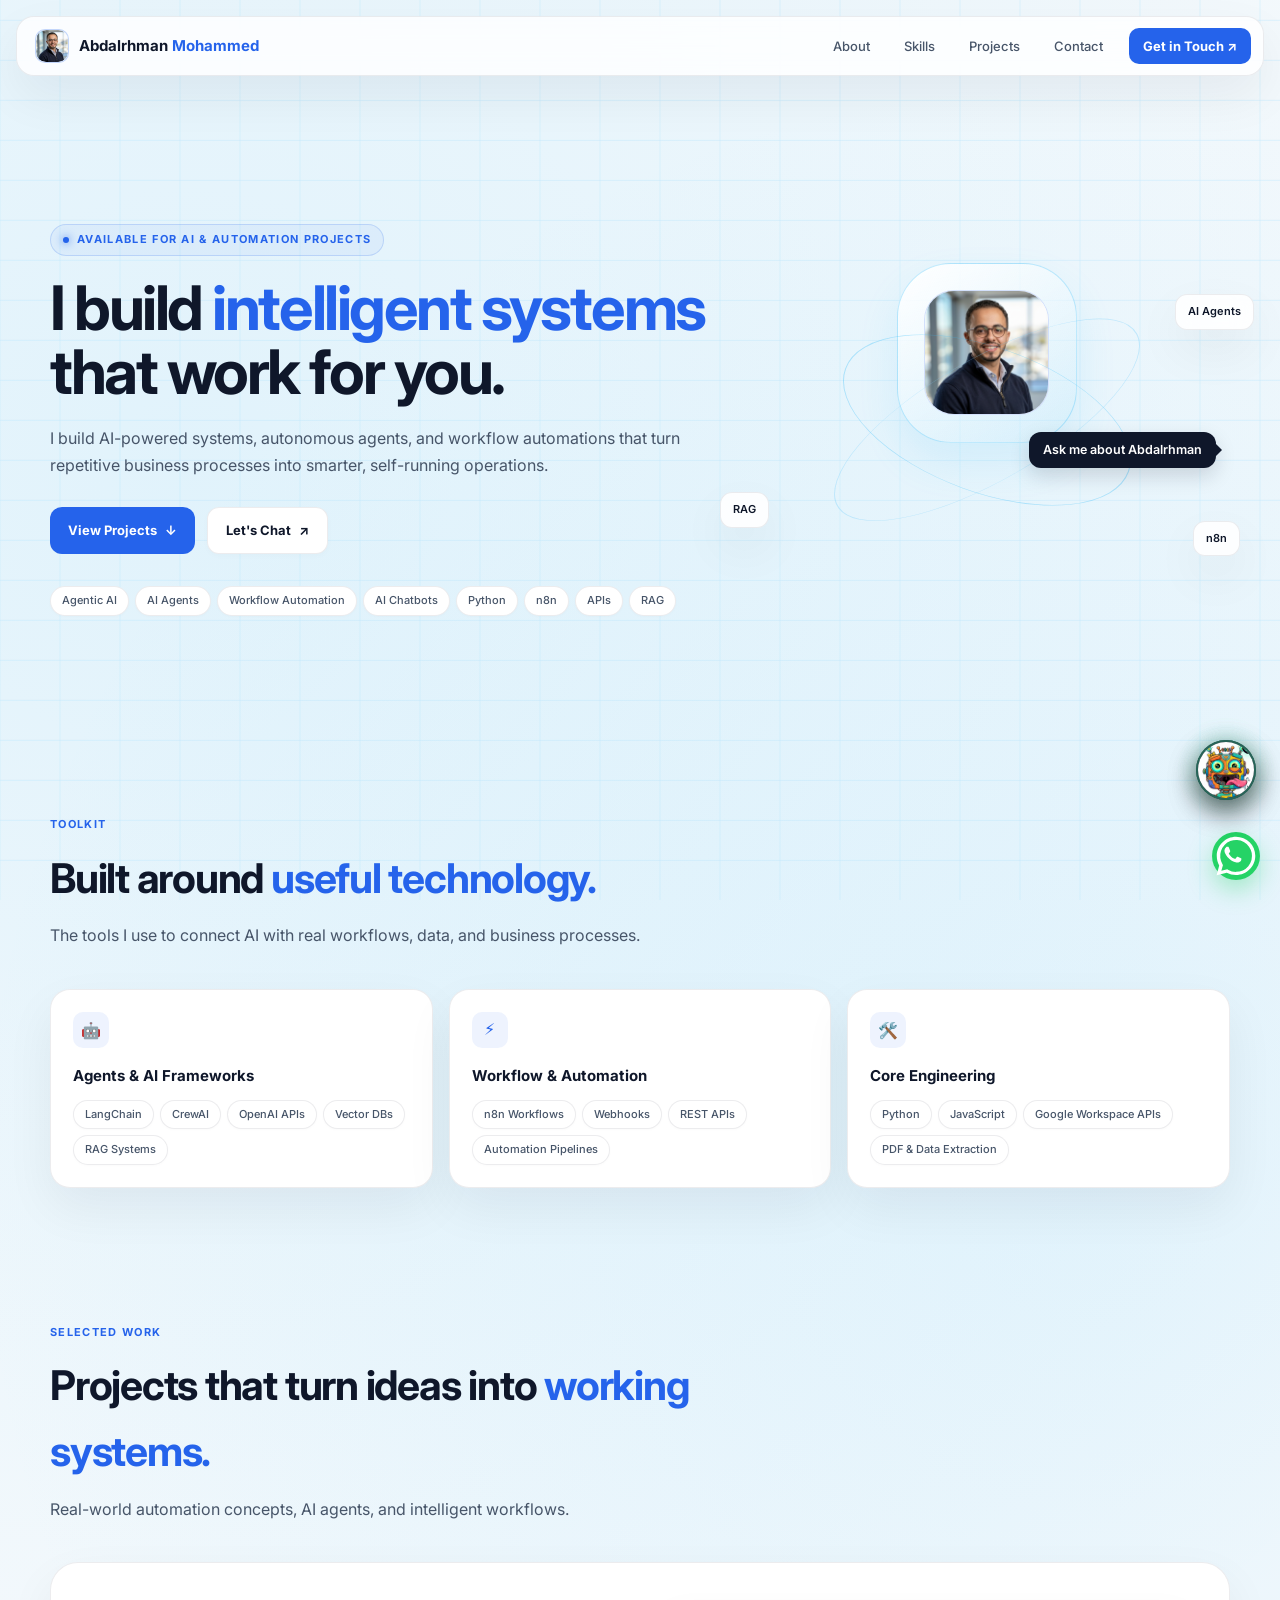
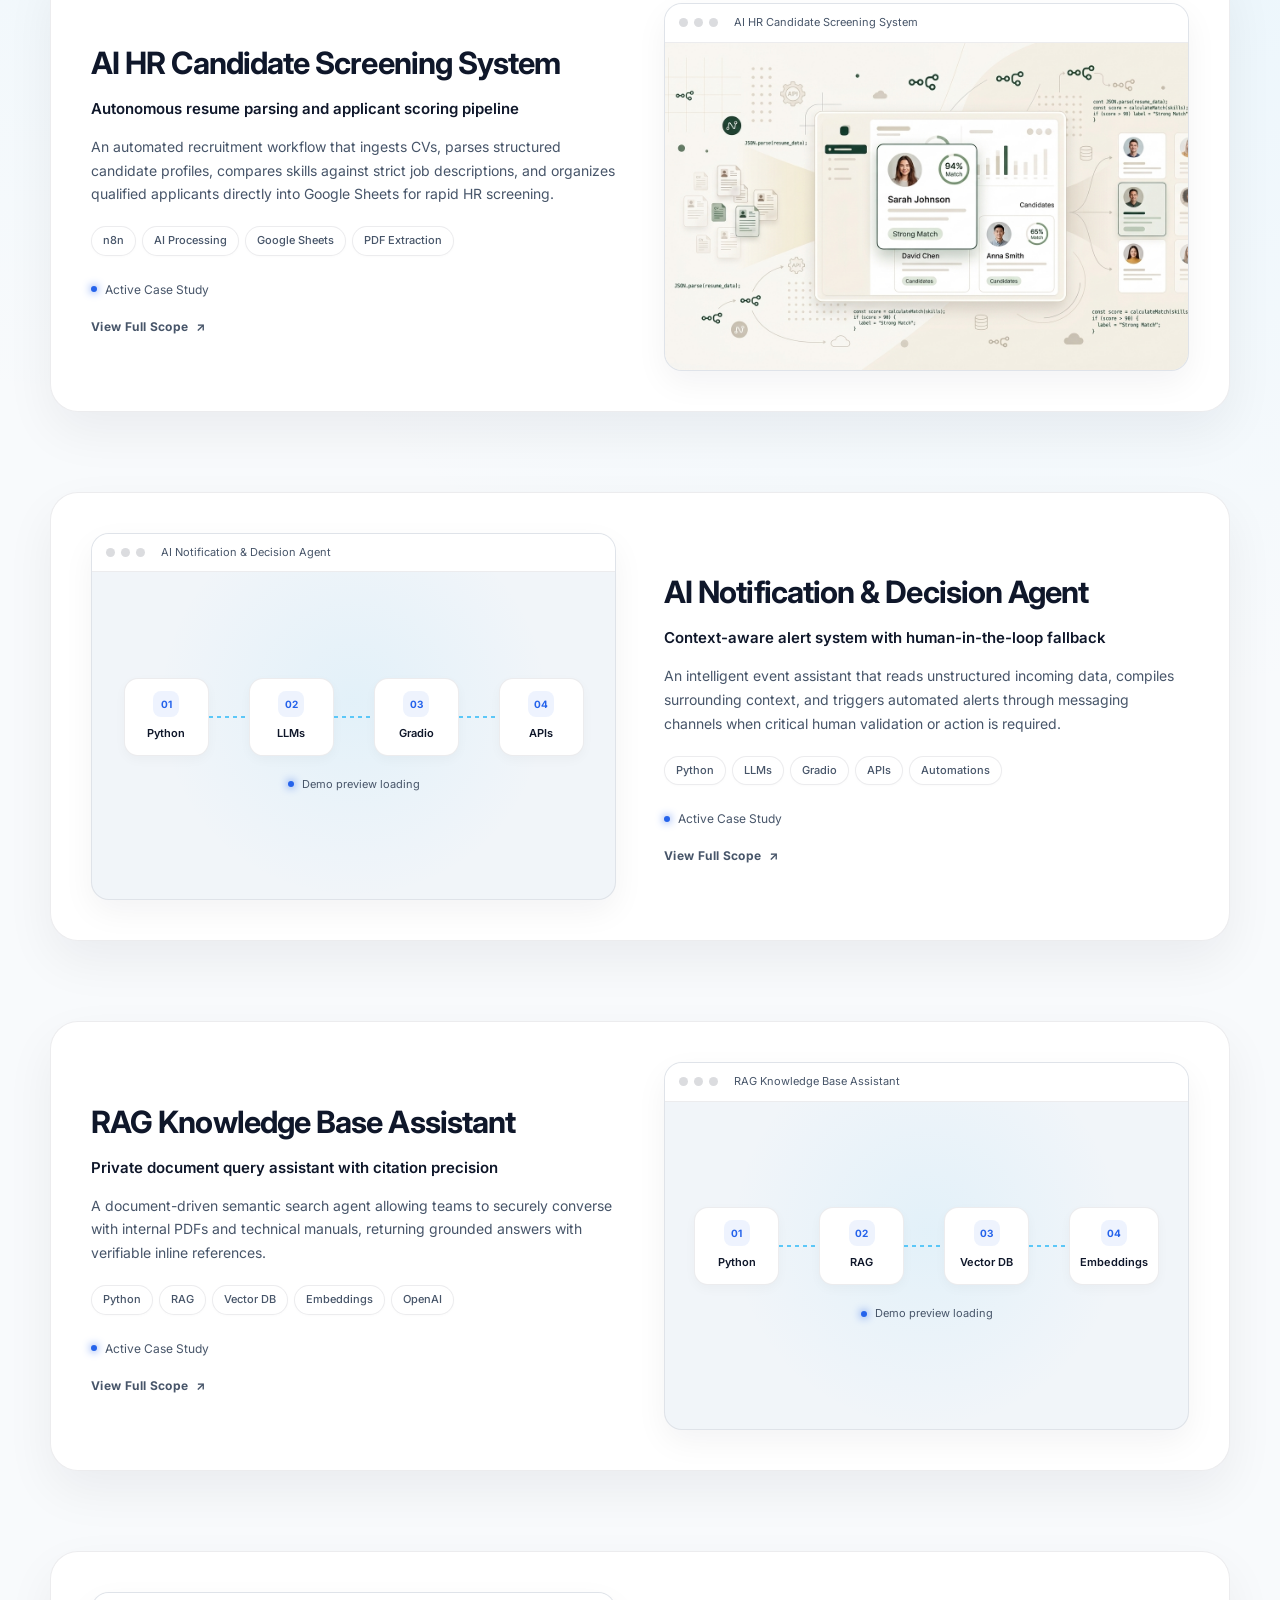
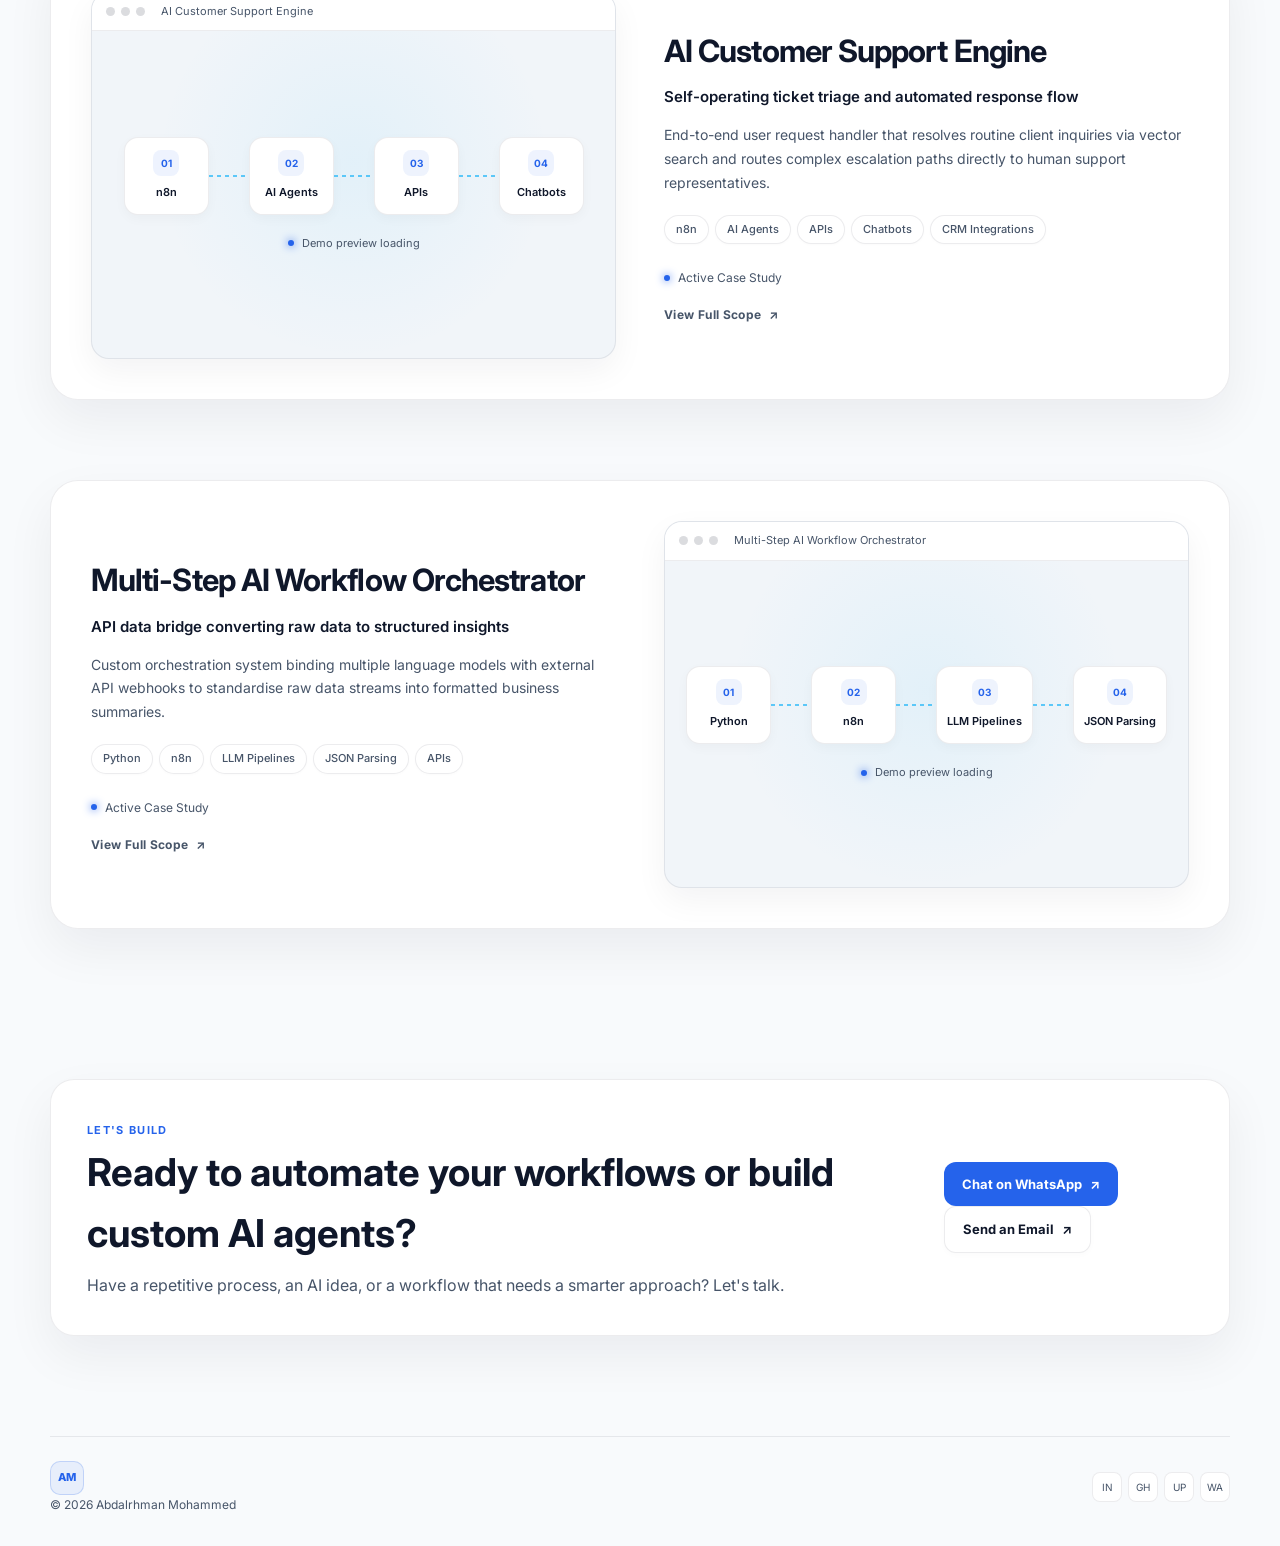
==== commit b5ddeed8: "index.html" ====
--- a/index.html
+++ b/index.html
@@ -170,11 +170,13 @@
     }
     animate();
   </script>
-  <!-- الشات بوت المدمج مع الفقاعة -->
-<script type="module" src="./ai-chat-widget.js"></script>
-<abdalrhman-ai-chat api="https://abdalrhman-portofolio.vercel.app/api/chat">
-  <div class="bot-tooltip">Ask me about Abdalrhman</div>
-</abdalrhman-ai-chat>
-</div>
+<!-- الشات بوت المدمج مع الفقاعة -->
+  <script type="module" src="./ai-chat-widget.js"></script>
+  
+  <div class="chat-widget-wrapper">
+    <div class="bot-tooltip">Ask me about Abdalrhman</div>
+    <abdalrhman-ai-chat api="https://abdalrhman-portofolio.vercel.app/api/chat"></abdalrhman-ai-chat>
+  </div>
+
 </body>
 </html>
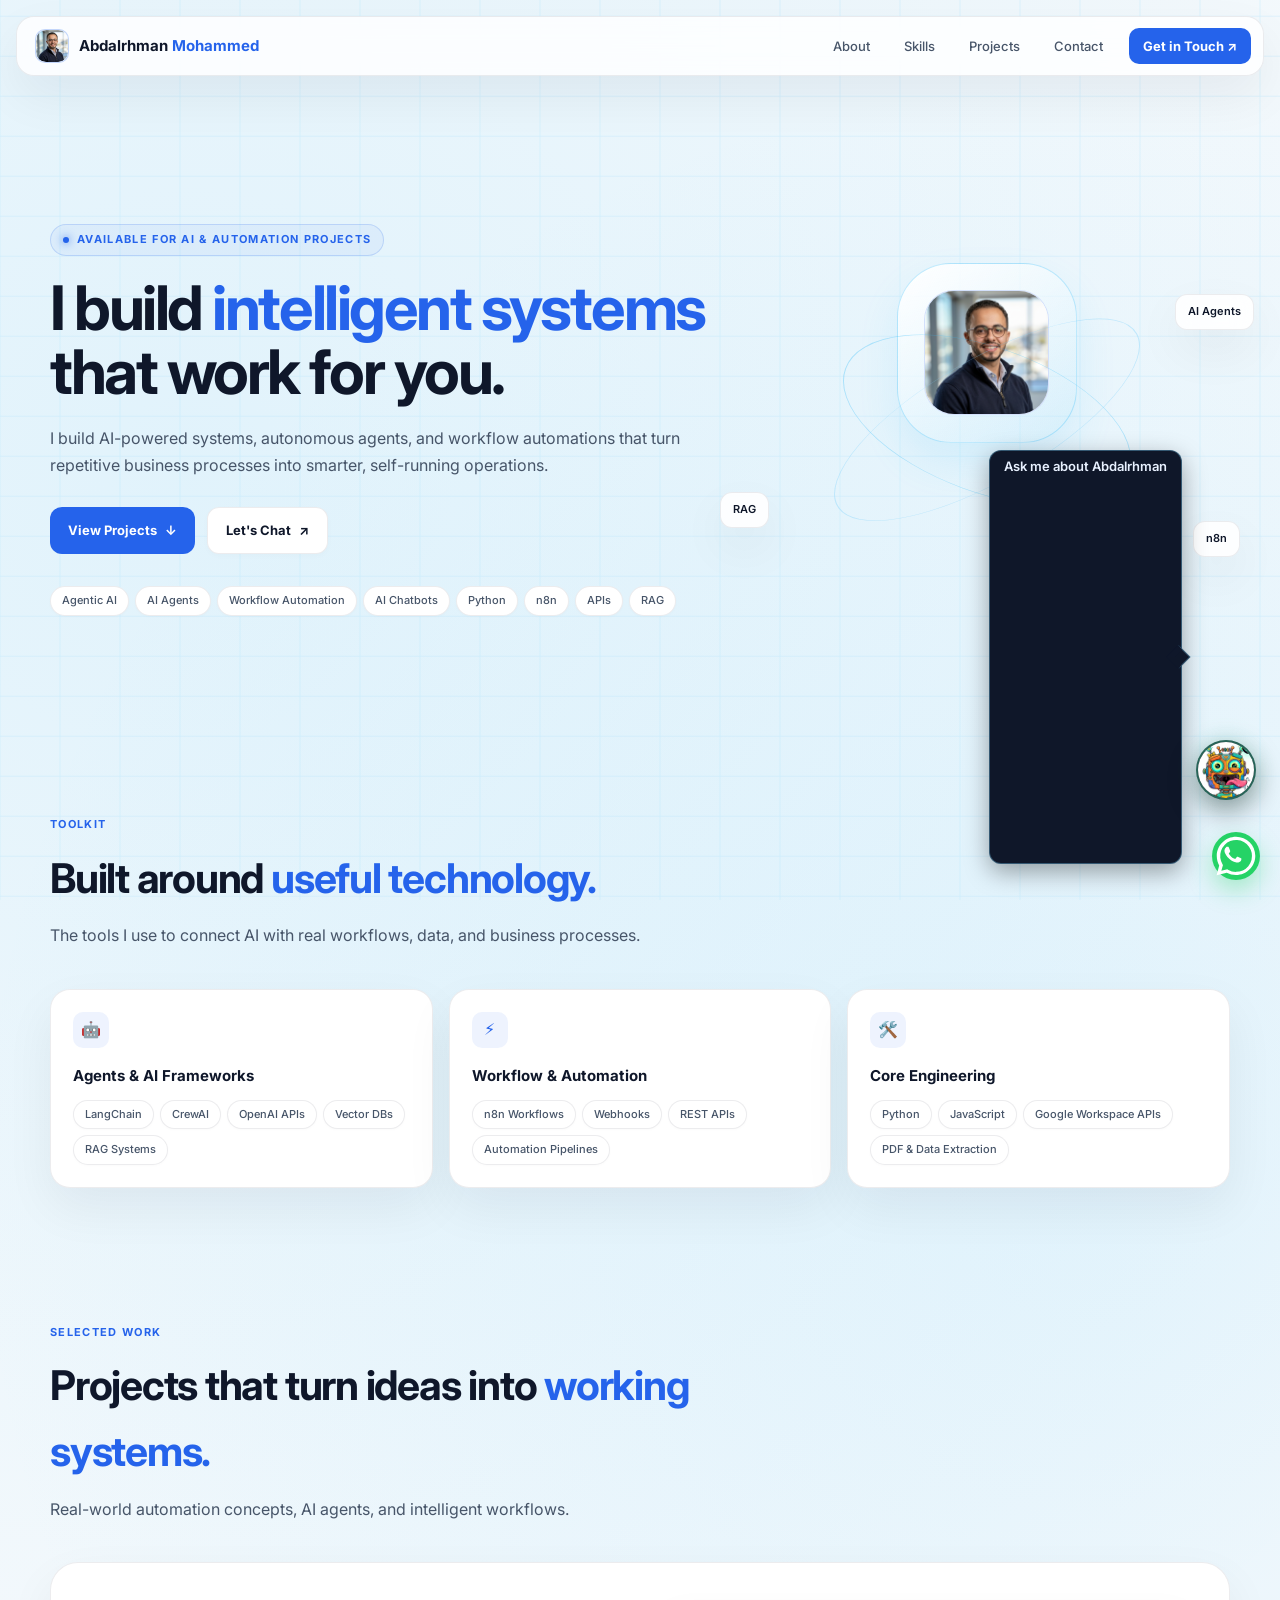
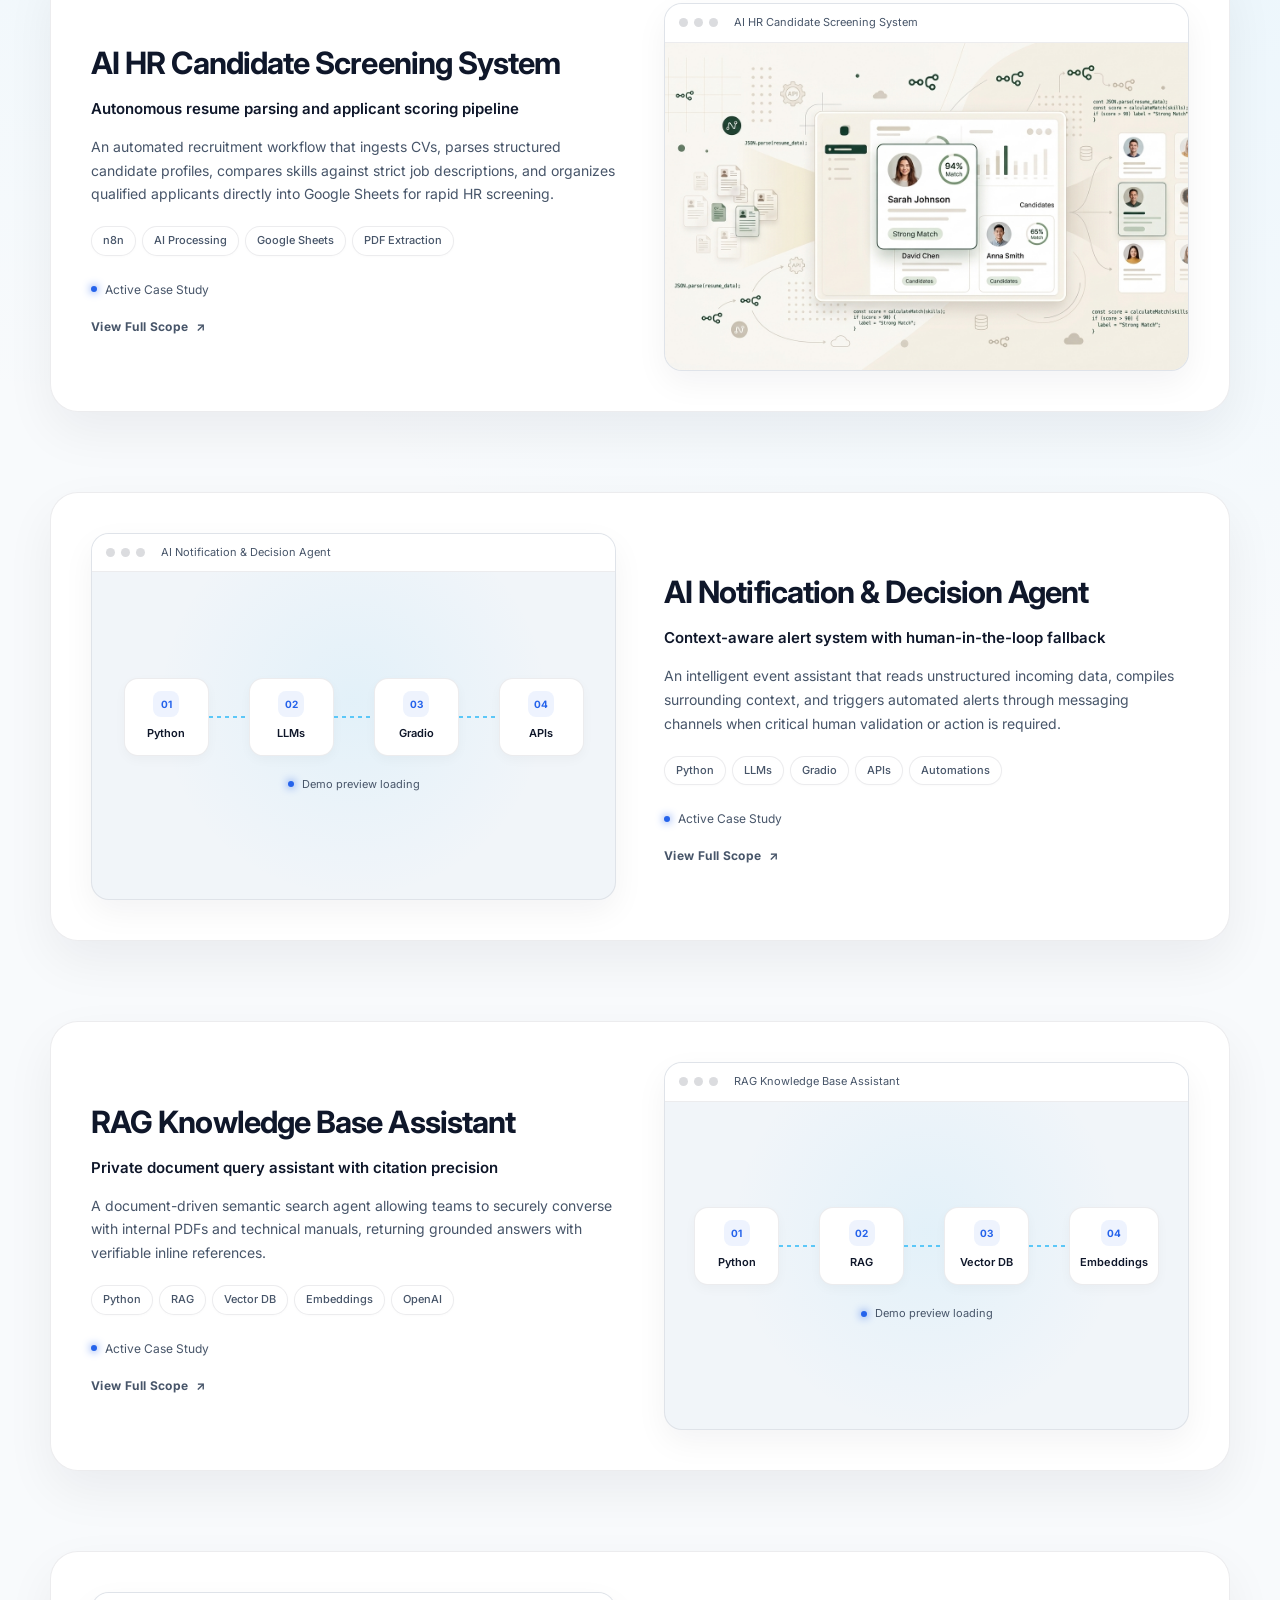
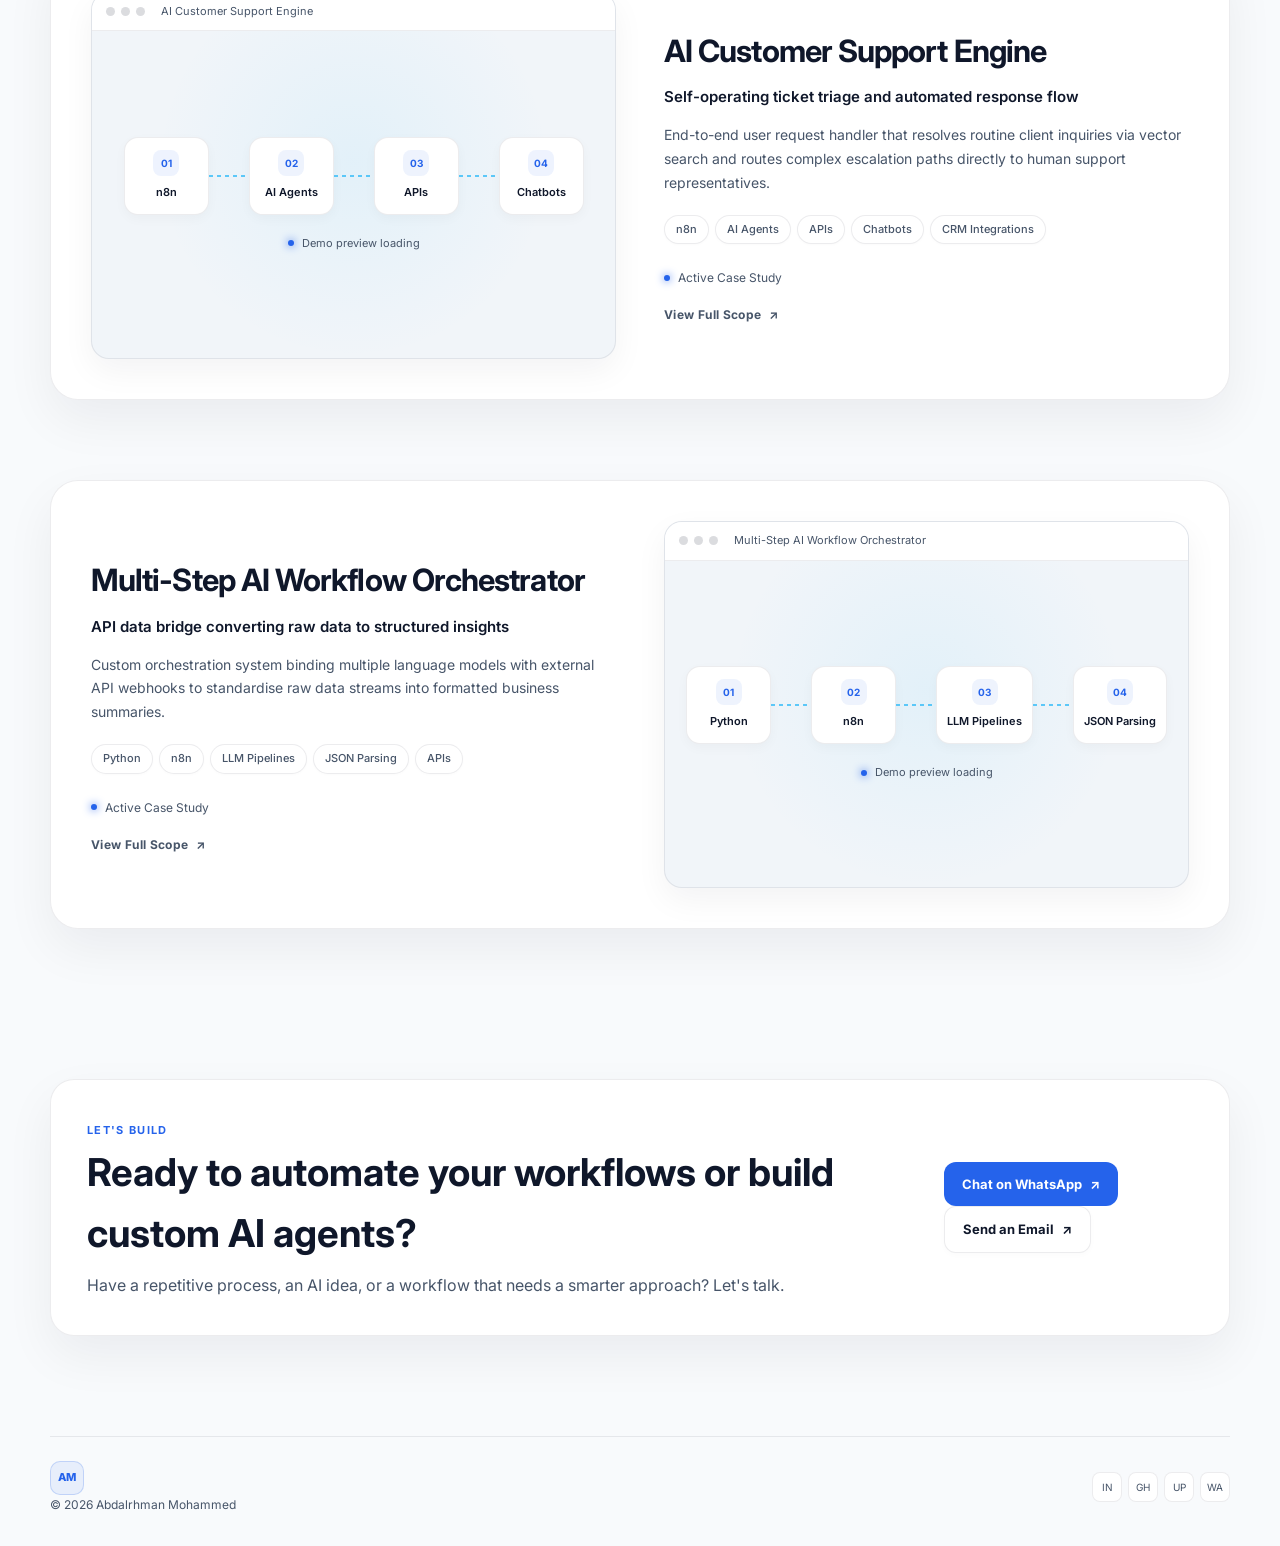
==== commit f13615aa: "index.html" ====
--- a/index.html
+++ b/index.html
@@ -10,6 +10,77 @@
   <link rel="preconnect" href="https://fonts.gstatic.com" crossorigin>
   <link href="https://fonts.googleapis.com/css2?family=Inter:wght@400;500;600;700;800&display=swap" rel="stylesheet">
   <link rel="stylesheet" href="styles.css" />
+
+  <!-- ستايل الـ tooltip بتاع الشات (ينفع تنقله لـ styles.css) -->
+  <style>
+    /*
+      عدّل القيمتين دول عشان الكلمة تقف جنب الدايرة بالظبط:
+      --chat-bubble-right  : بُعد دايرة الشات عن يمين الشاشة
+      --chat-bubble-bottom : بُعد دايرة الشات عن تحت
+      --chat-bubble-size   : قطر الدايرة
+    */
+    :root {
+      --chat-bubble-right: 24px;
+      --chat-bubble-bottom: 24px;
+      --chat-bubble-size: 60px;
+    }
+
+    .chat-widget-wrapper {
+      position: fixed;
+      right: 0;
+      bottom: 0;
+      width: 0;
+      height: 0;
+      z-index: 9999;
+      pointer-events: none;
+    }
+
+    .bot-tooltip {
+      position: fixed;
+      right: calc(var(--chat-bubble-right) + var(--chat-bubble-size) + 14px);
+      bottom: calc(var(--chat-bubble-bottom) + (var(--chat-bubble-size) / 2) - 18px);
+      padding: 8px 14px;
+      border-radius: 12px;
+      background: #0f1729;
+      color: #e8f1ff;
+      border: 1px solid rgba(125, 211, 252, 0.35);
+      font: 600 13px/1.2 "Inter", sans-serif;
+      white-space: nowrap;
+      box-shadow: 0 8px 24px rgba(0, 0, 0, 0.35);
+      opacity: 0;
+      transform: translateX(8px);
+      animation: tooltipIn 0.5s ease 1.5s forwards;
+      transition: opacity 0.3s ease, transform 0.3s ease;
+    }
+
+    /* السهم اللي بيشاور على الدايرة */
+    .bot-tooltip::after {
+      content: "";
+      position: absolute;
+      top: 50%;
+      right: -6px;
+      width: 10px;
+      height: 10px;
+      background: #0f1729;
+      border-top: 1px solid rgba(125, 211, 252, 0.35);
+      border-right: 1px solid rgba(125, 211, 252, 0.35);
+      transform: translateY(-50%) rotate(45deg);
+    }
+
+    .bot-tooltip.hide {
+      opacity: 0 !important;
+      transform: translateX(8px) !important;
+      animation: none;
+    }
+
+    @keyframes tooltipIn {
+      to { opacity: 1; transform: translateX(0); }
+    }
+
+    @media (max-width: 480px) {
+      .bot-tooltip { font-size: 12px; padding: 7px 11px; }
+    }
+  </style>
 </head>
 <body>
   <canvas id="neural-canvas" aria-hidden="true"></canvas>
@@ -124,10 +195,6 @@
   <script src="data.js"></script>
   <script src="common.js"></script>
   <script src="app.js"></script>
-  
-  <!-- الشات بوت -->
-  <script type="module" src="./ai-chat-widget.js"></script>
-  <abdalrhman-ai-chat api="https://abdalrhman-portofolio.vercel.app/api/chat"></abdalrhman-ai-chat>
 
   <!-- خلفية الـ Cyber Grid Flow السماوي الفاتح -->
   <script>
@@ -147,7 +214,7 @@
       offset = (offset + 0.6) % 40;
 
       // لون سماوي فاتح واضح وهادئ
-      ctx.strokeStyle = 'rgba(186, 230, 253, 0.45)'; 
+      ctx.strokeStyle = 'rgba(186, 230, 253, 0.45)';
       ctx.lineWidth = 1;
 
       // رسم الخطوط الطولية
@@ -170,13 +237,28 @@
     }
     animate();
   </script>
-<!-- الشات بوت المدمج مع الفقاعة -->
+
+  <!-- الشات بوت (مرة واحدة بس) + الـ tooltip -->
   <script type="module" src="./ai-chat-widget.js"></script>
-  
+
   <div class="chat-widget-wrapper">
-    <div class="bot-tooltip">Ask me about Abdalrhman</div>
-    <abdalrhman-ai-chat api="https://abdalrhman-portofolio.vercel.app/api/chat"></abdalrhman-ai-chat>
+    <div class="bot-tooltip" id="botTooltip">Ask me about Abdalrhman</div>
   </div>
+  <abdalrhman-ai-chat api="https://abdalrhman-portofolio.vercel.app/api/chat"></abdalrhman-ai-chat>
+
+  <script>
+    // يخفي الـ tooltip بعد 12 ثانية أو أول ما حد يضغط في أي مكان قريب من الشات
+    (function () {
+      const tip = document.getElementById('botTooltip');
+      if (!tip) return;
+      const hide = () => tip.classList.add('hide');
+      setTimeout(hide, 12000);
+      document.addEventListener('click', function (e) {
+        const chat = e.target.closest && e.target.closest('abdalrhman-ai-chat');
+        if (chat) hide();
+      });
+    })();
+  </script>
 
 </body>
 </html>
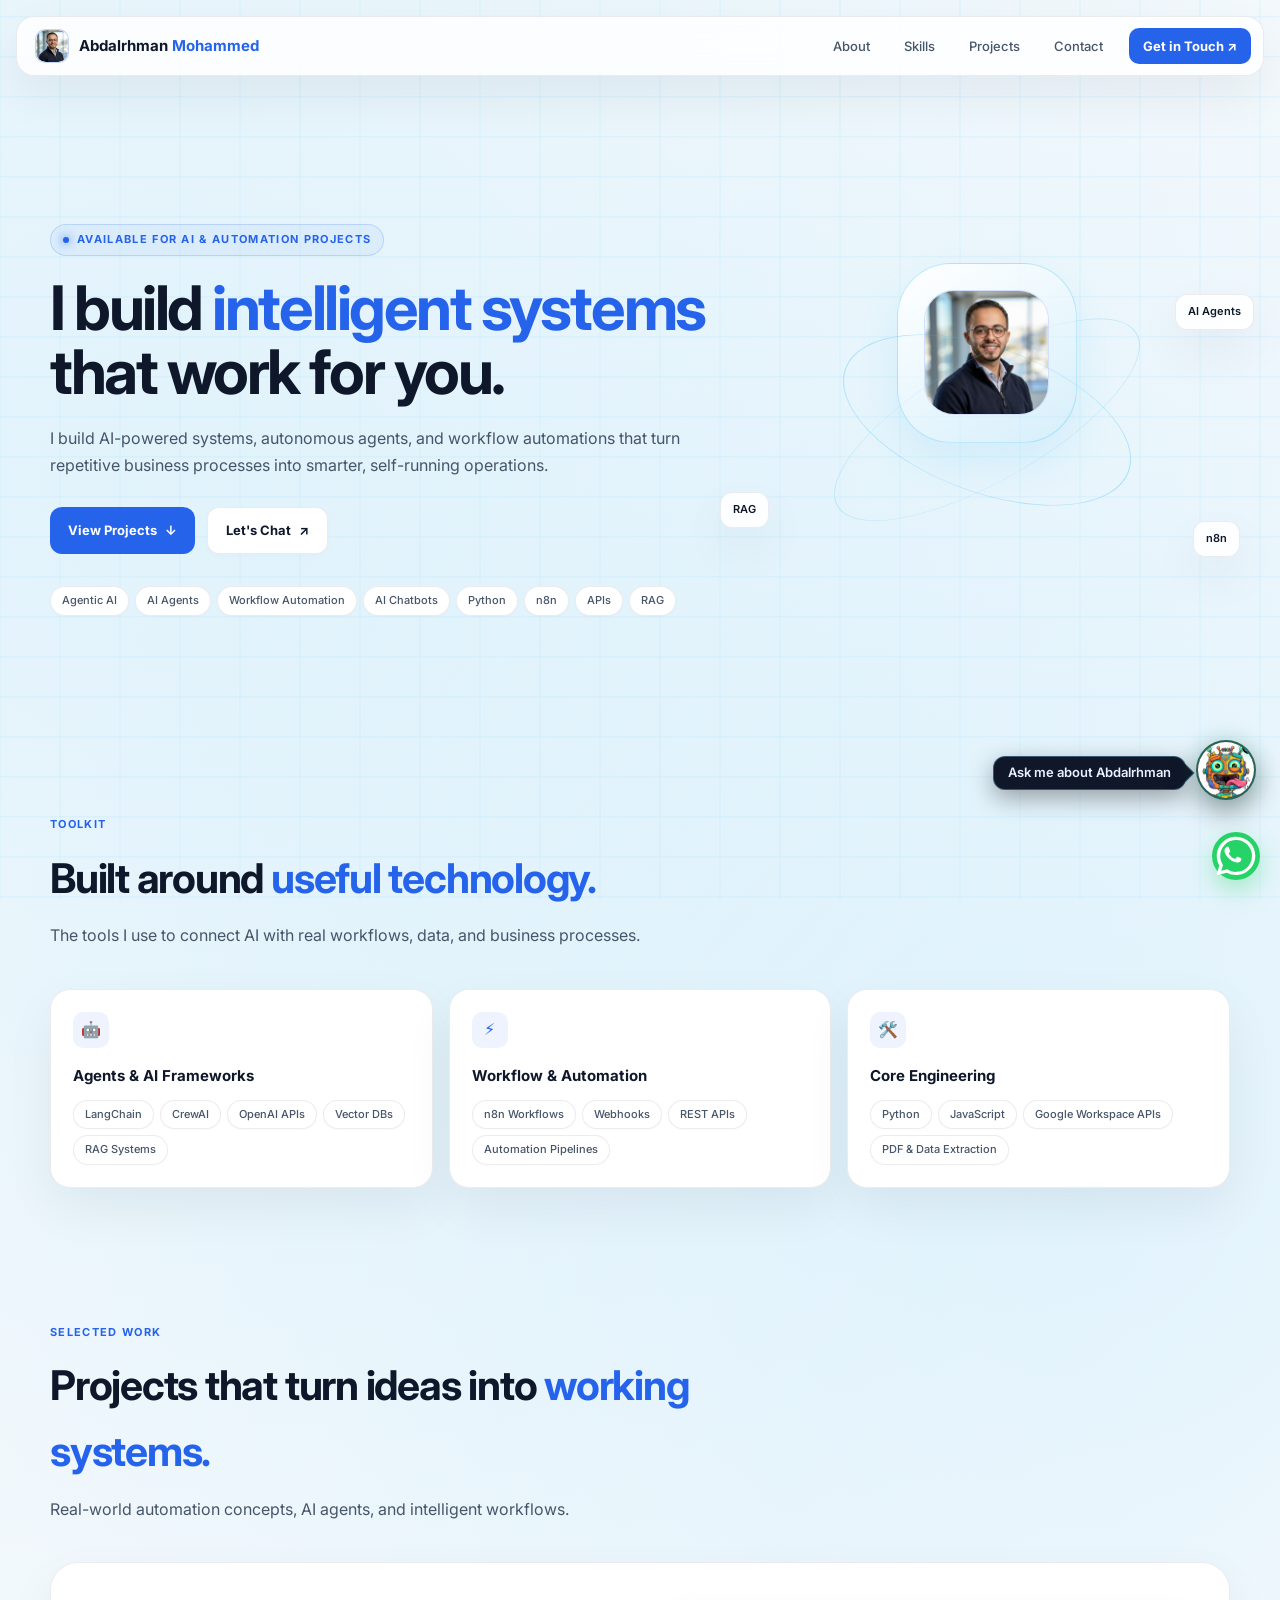
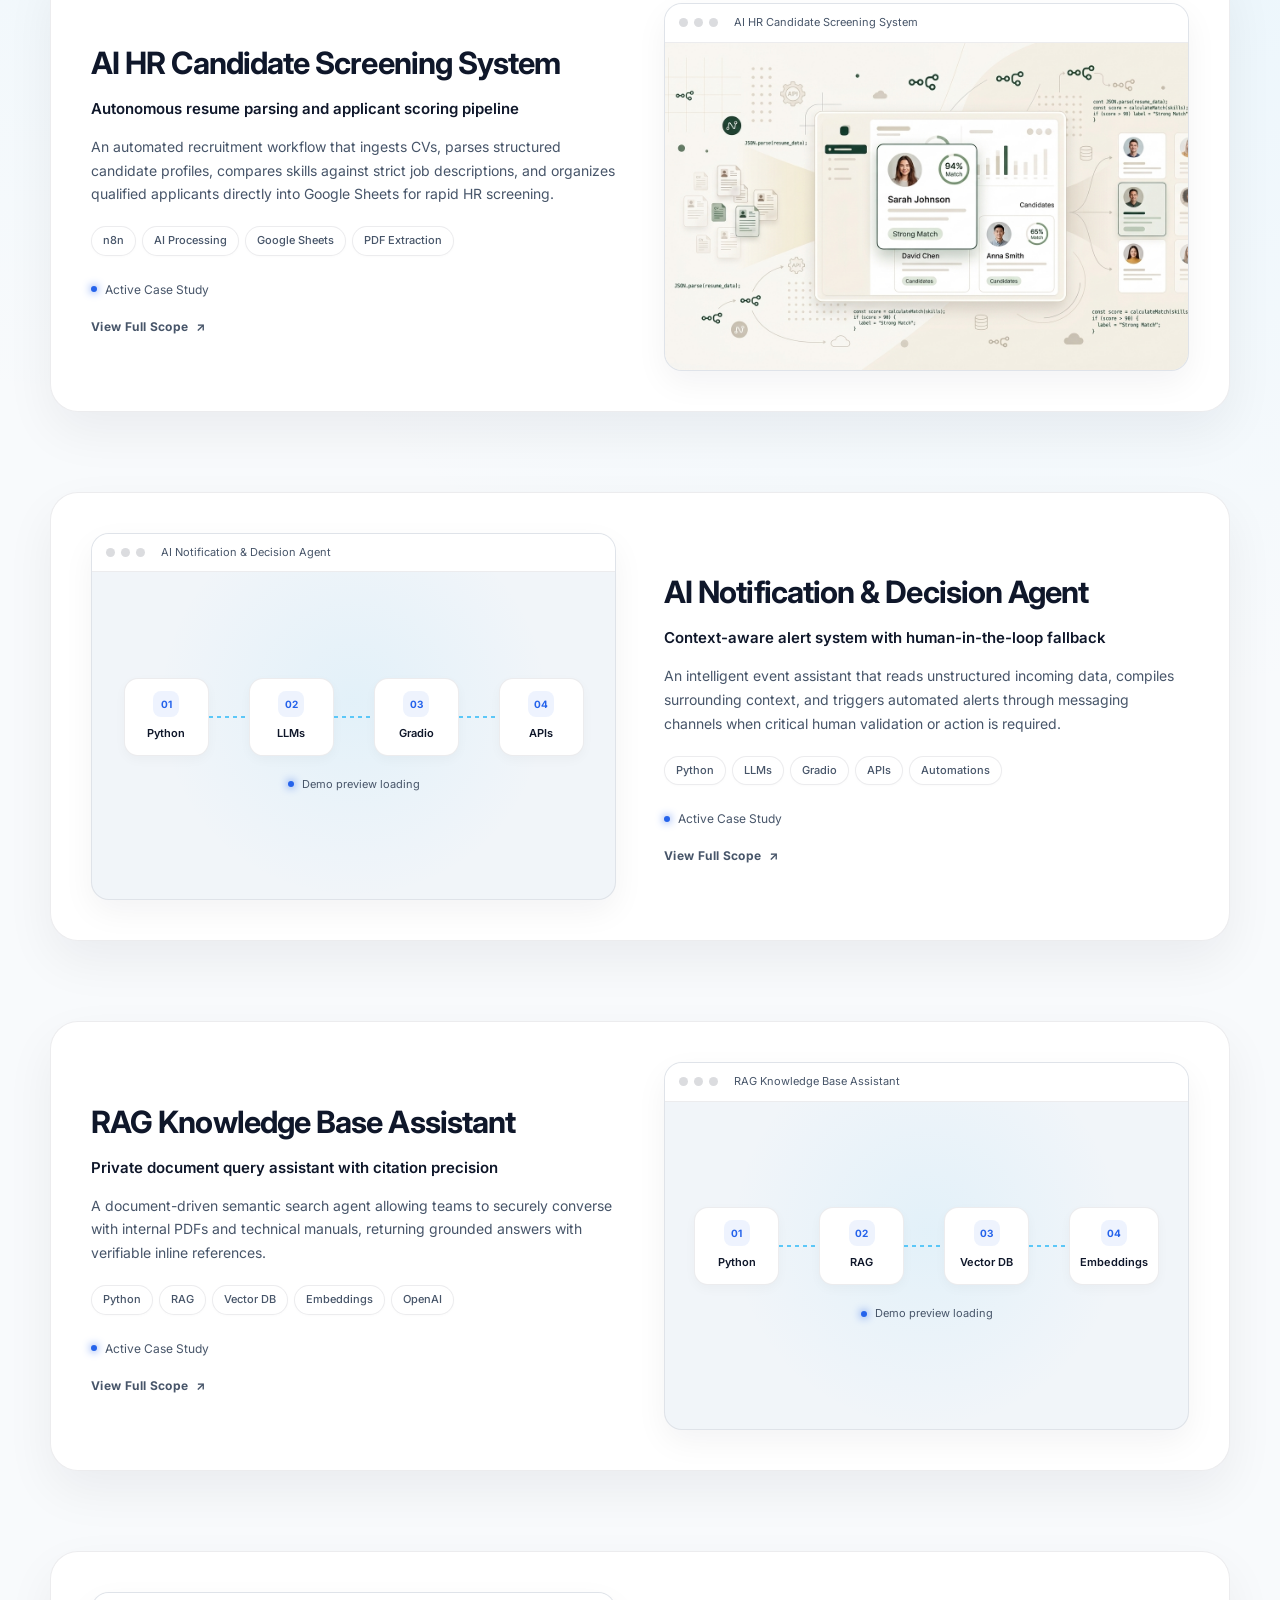
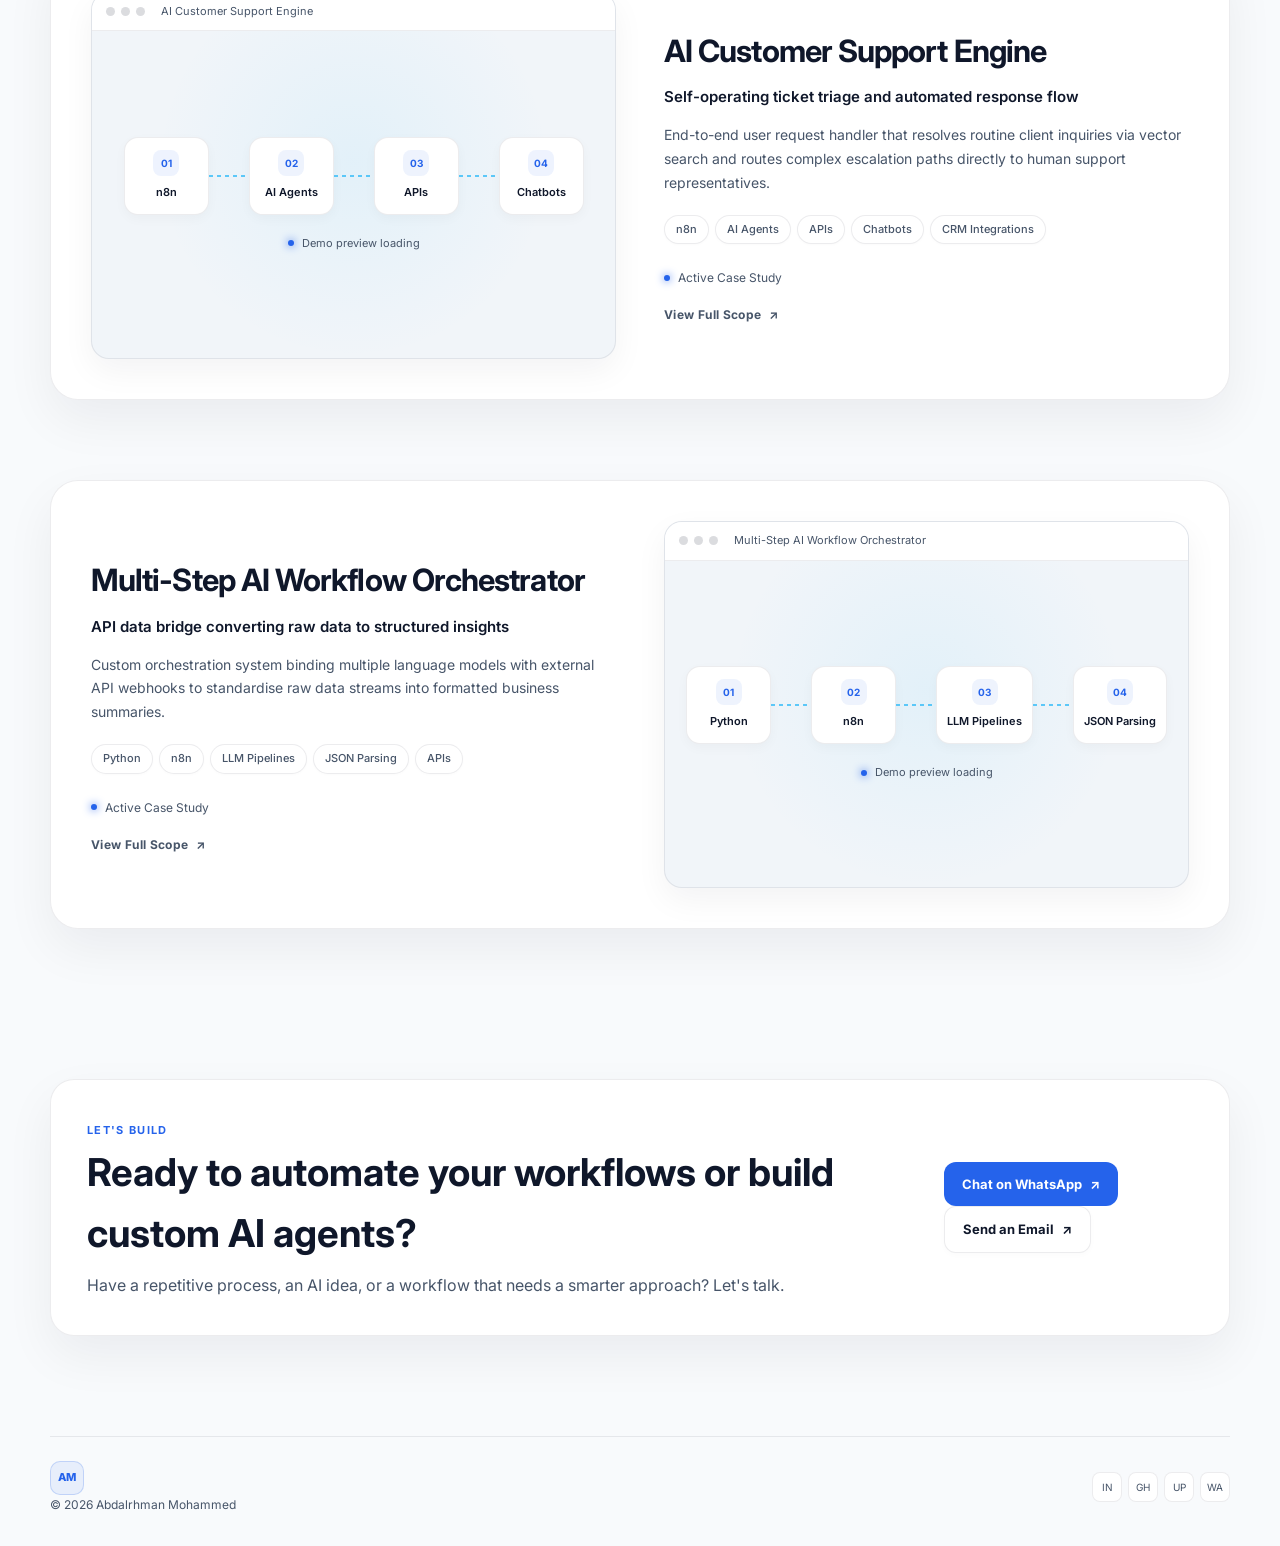
==== commit fda54509: "index.html" ====
--- a/index.html
+++ b/index.html
@@ -11,17 +11,17 @@
   <link href="https://fonts.googleapis.com/css2?family=Inter:wght@400;500;600;700;800&display=swap" rel="stylesheet">
   <link rel="stylesheet" href="styles.css" />
 
-  <!-- ستايل الـ tooltip بتاع الشات (ينفع تنقله لـ styles.css) -->
+  <!-- ستايل الـ tooltip بتاع الشات -->
   <style>
     /*
-      عدّل القيمتين دول عشان الكلمة تقف جنب الدايرة بالظبط:
+      عدّل القيم دي عشان الكلمة تقف جنب الدايرة بالظبط:
       --chat-bubble-right  : بُعد دايرة الشات عن يمين الشاشة
       --chat-bubble-bottom : بُعد دايرة الشات عن تحت
       --chat-bubble-size   : قطر الدايرة
     */
     :root {
-      --chat-bubble-right: 24px;
-      --chat-bubble-bottom: 24px;
+      --chat-bubble-right: 20px;
+      --chat-bubble-bottom: 98px;
       --chat-bubble-size: 60px;
     }
 
@@ -37,6 +37,14 @@
 
     .bot-tooltip {
       position: fixed;
+      /* تصفير أي قيم قديمة من styles.css كانت بتمد الصندوق */
+      top: auto !important;
+      left: auto !important;
+      width: auto !important;
+      height: auto !important;
+      min-height: 0 !important;
+      max-height: none !important;
+
       right: calc(var(--chat-bubble-right) + var(--chat-bubble-size) + 14px);
       bottom: calc(var(--chat-bubble-bottom) + (var(--chat-bubble-size) / 2) - 18px);
       padding: 8px 14px;
@@ -247,7 +255,7 @@
   <abdalrhman-ai-chat api="https://abdalrhman-portofolio.vercel.app/api/chat"></abdalrhman-ai-chat>
 
   <script>
-    // يخفي الـ tooltip بعد 12 ثانية أو أول ما حد يضغط في أي مكان قريب من الشات
+    // يخفي الـ tooltip بعد 12 ثانية أو أول ما حد يضغط على الشات
     (function () {
       const tip = document.getElementById('botTooltip');
       if (!tip) return;
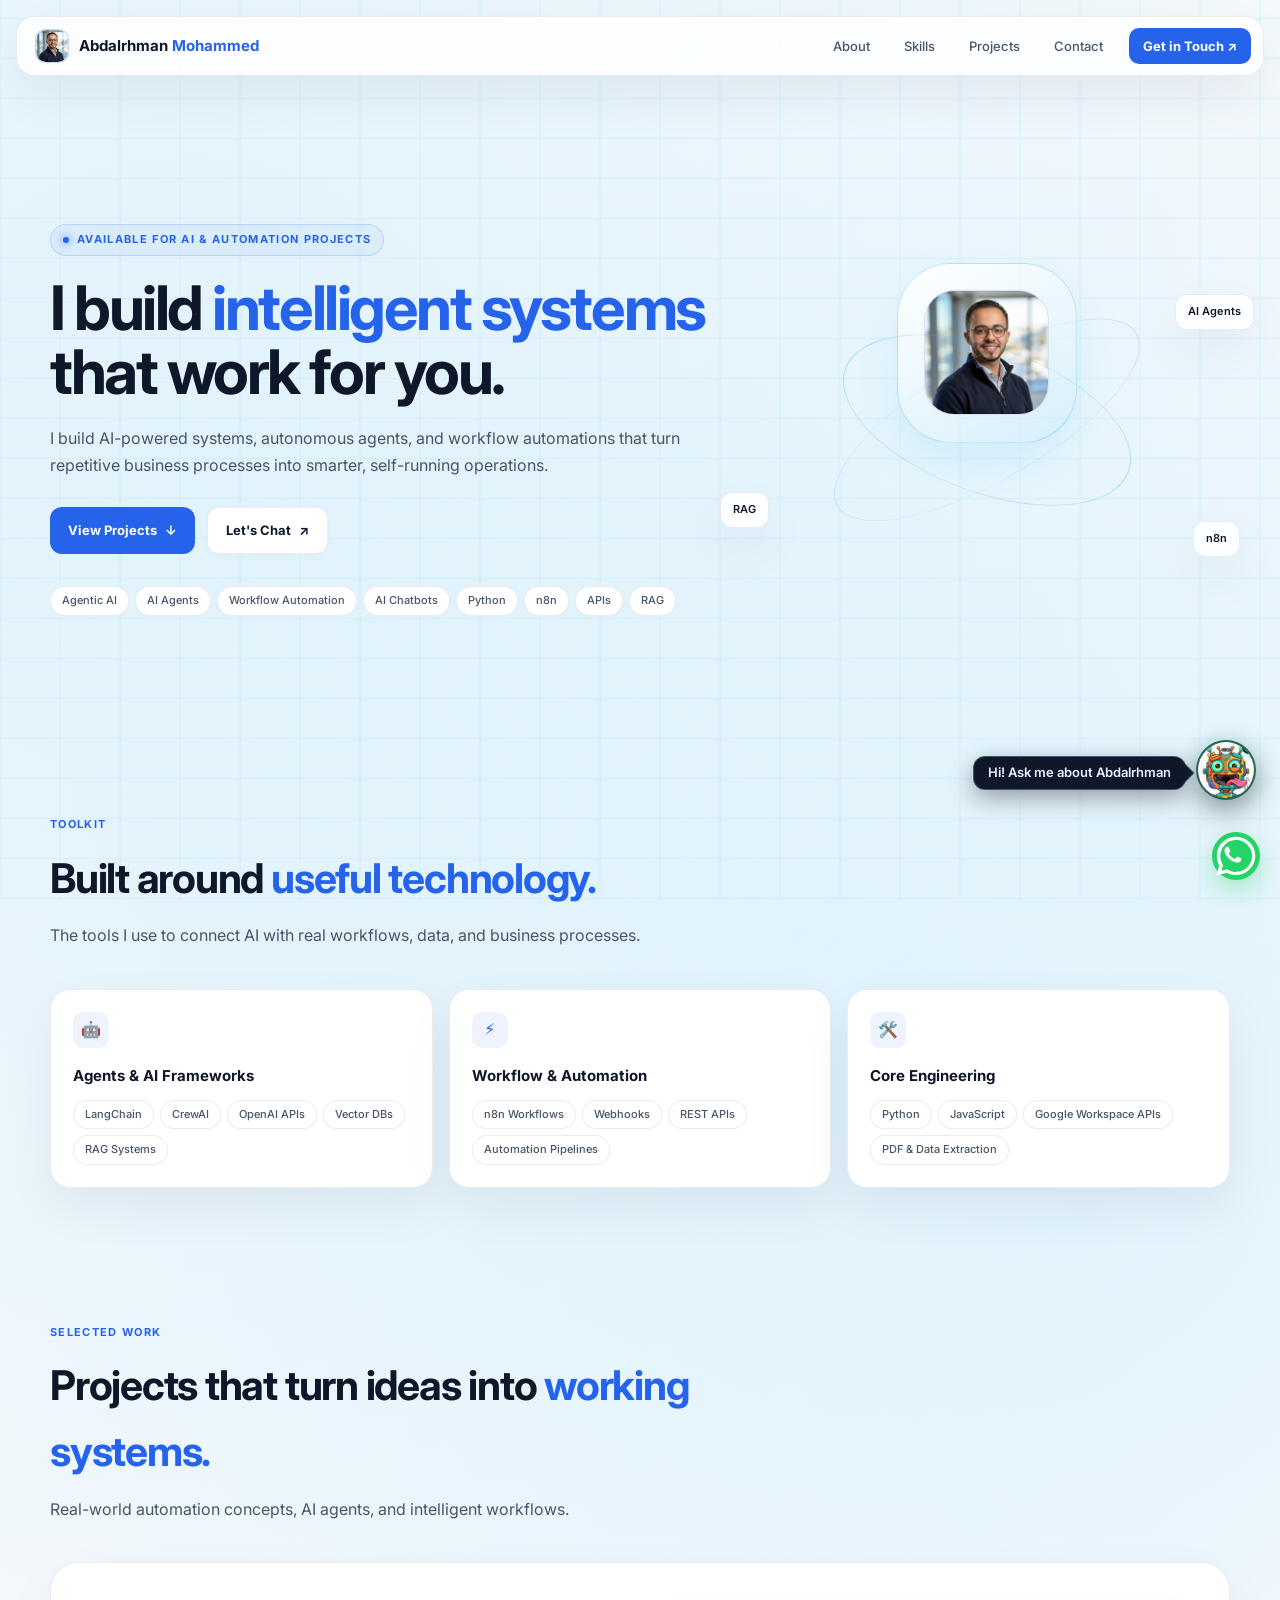
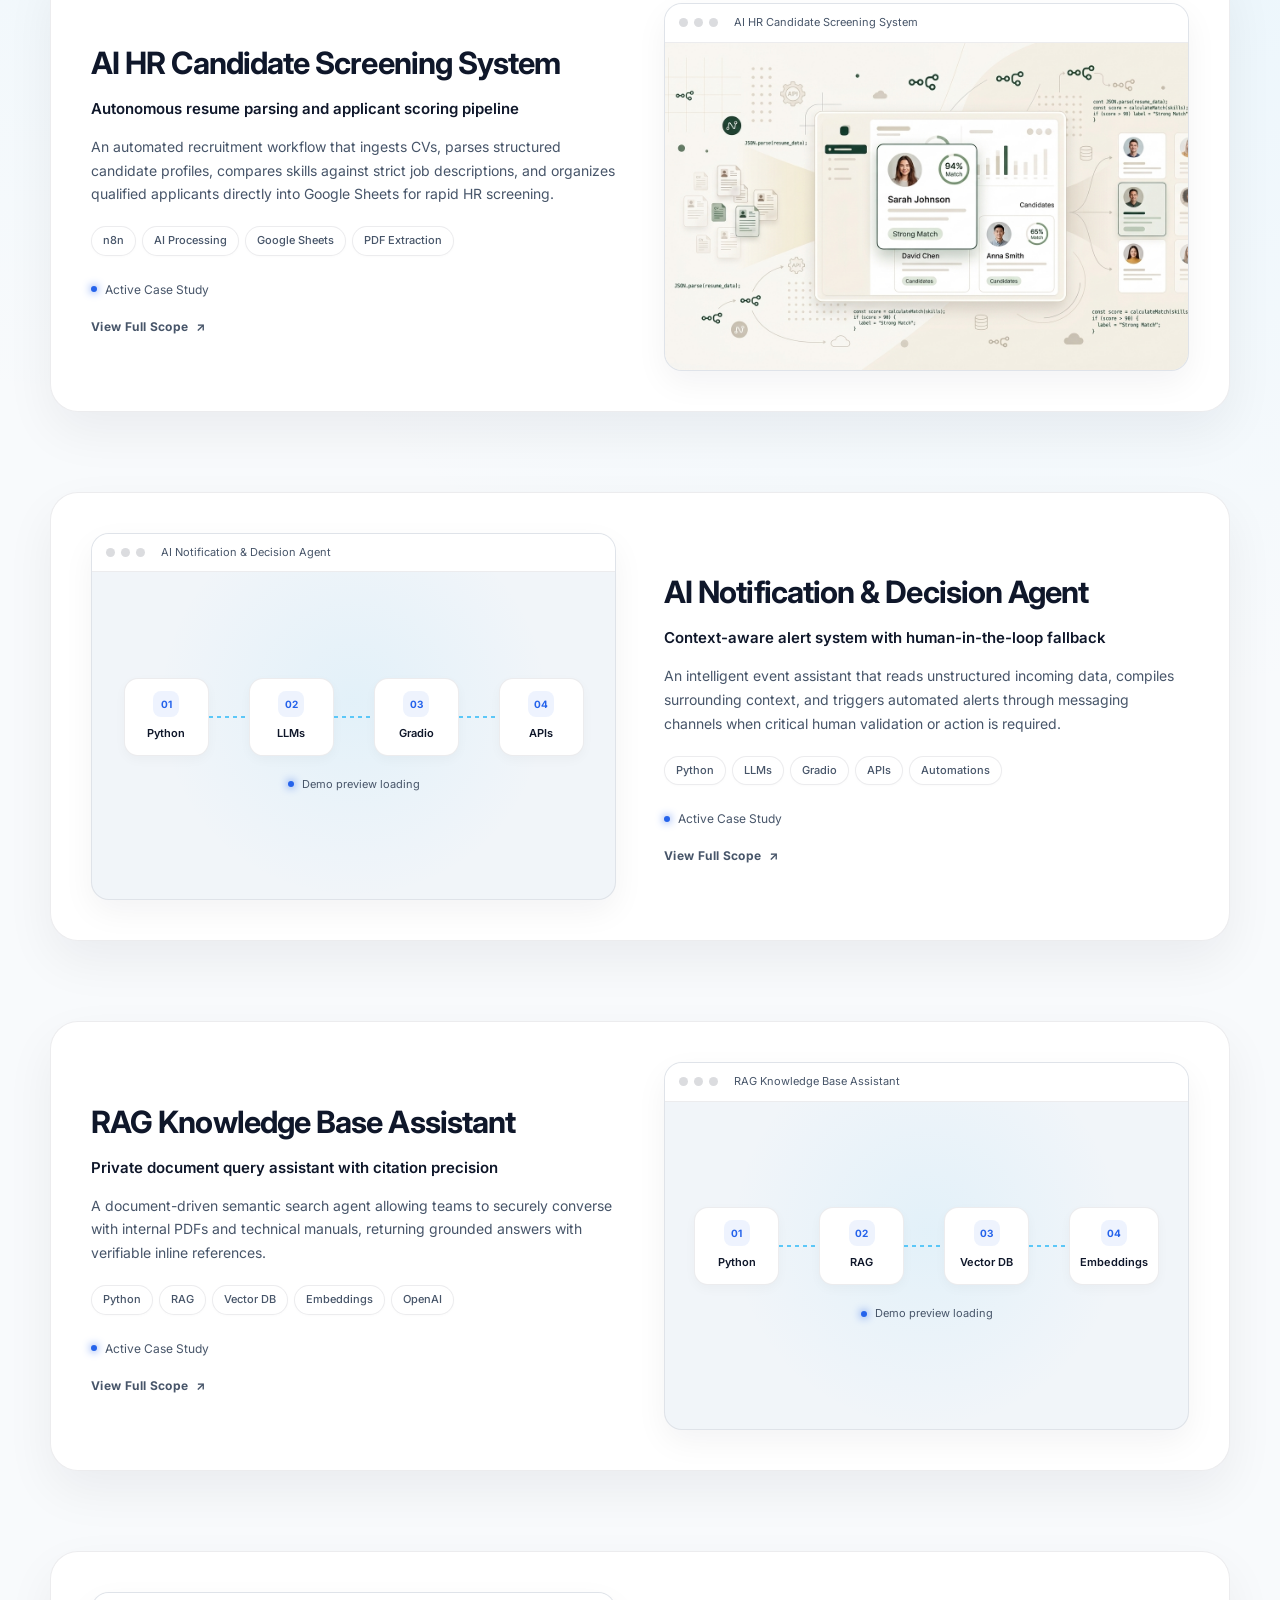
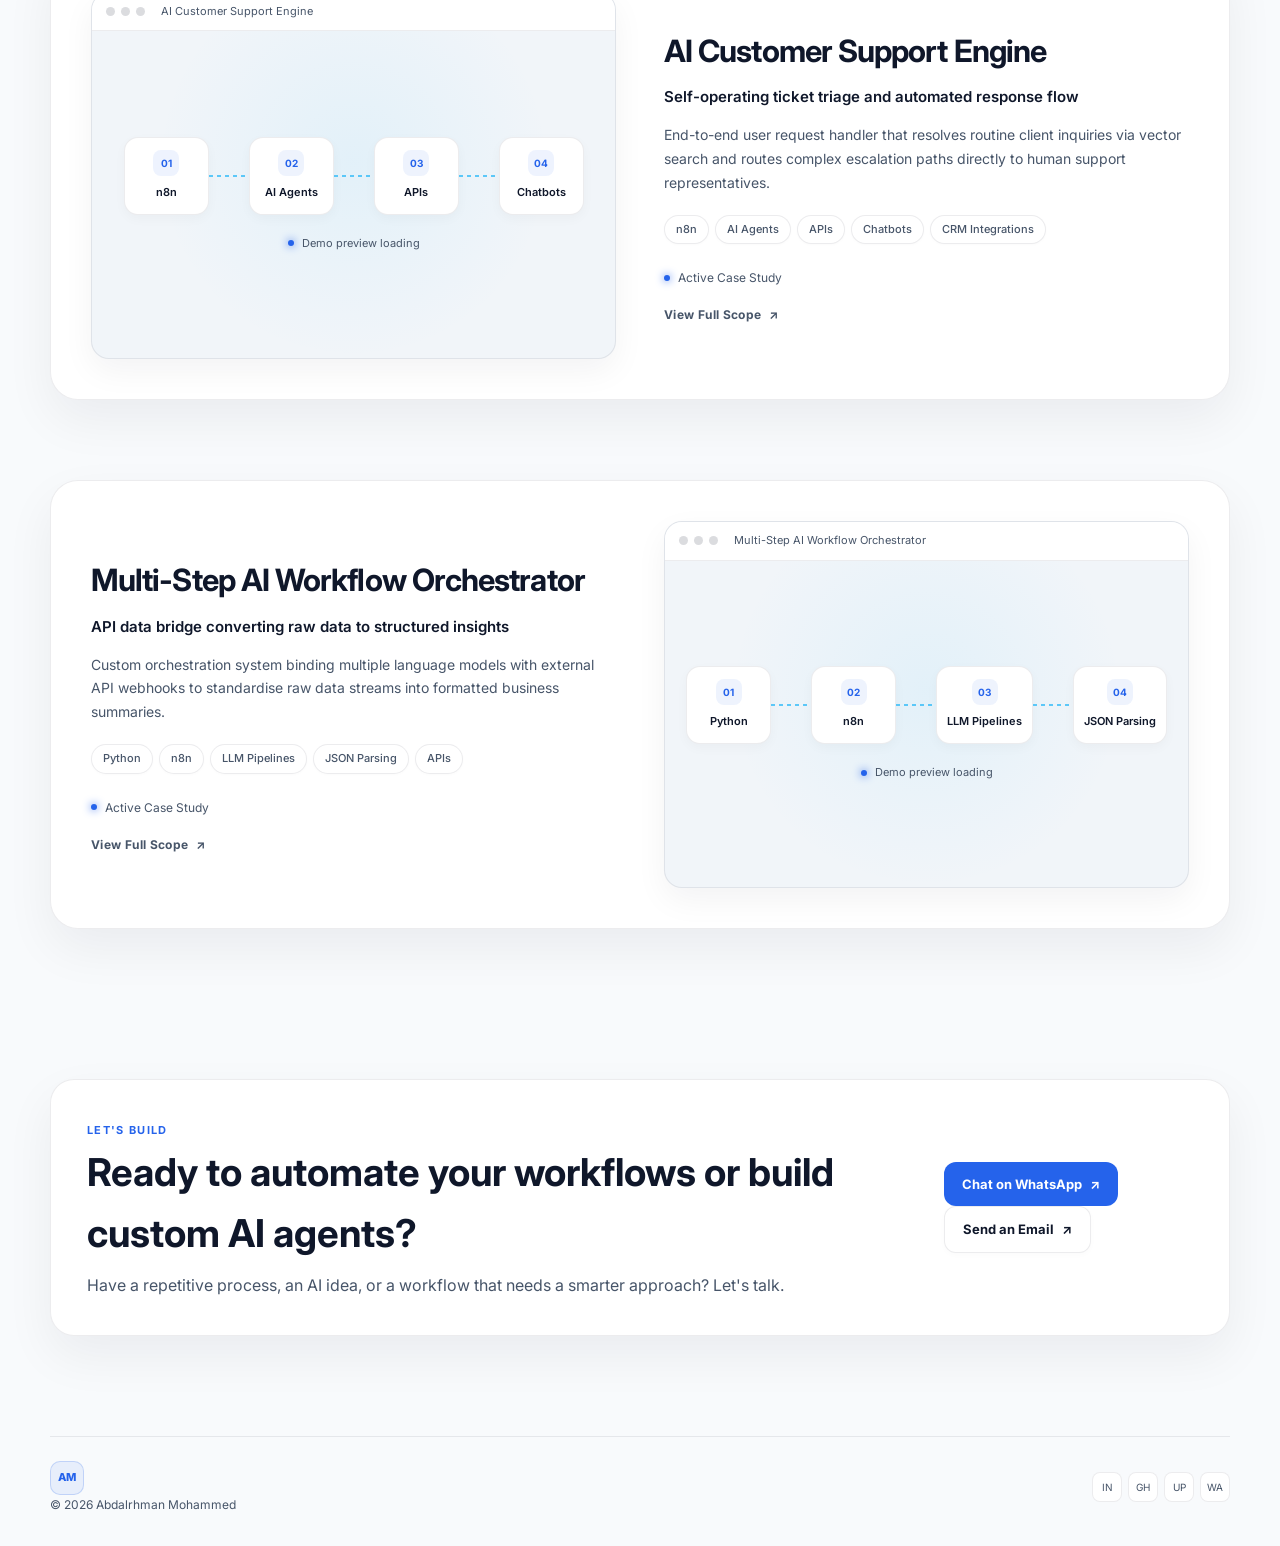
==== commit 0238d01a: "index.html" ====
--- a/index.html
+++ b/index.html
@@ -250,7 +250,7 @@
   <script type="module" src="./ai-chat-widget.js"></script>
 
   <div class="chat-widget-wrapper">
-    <div class="bot-tooltip" id="botTooltip">Ask me about Abdalrhman</div>
+    <div class="bot-tooltip" id="botTooltip">Hi! Ask me about Abdalrhman</div>
   </div>
   <abdalrhman-ai-chat api="https://abdalrhman-portofolio.vercel.app/api/chat"></abdalrhman-ai-chat>
 
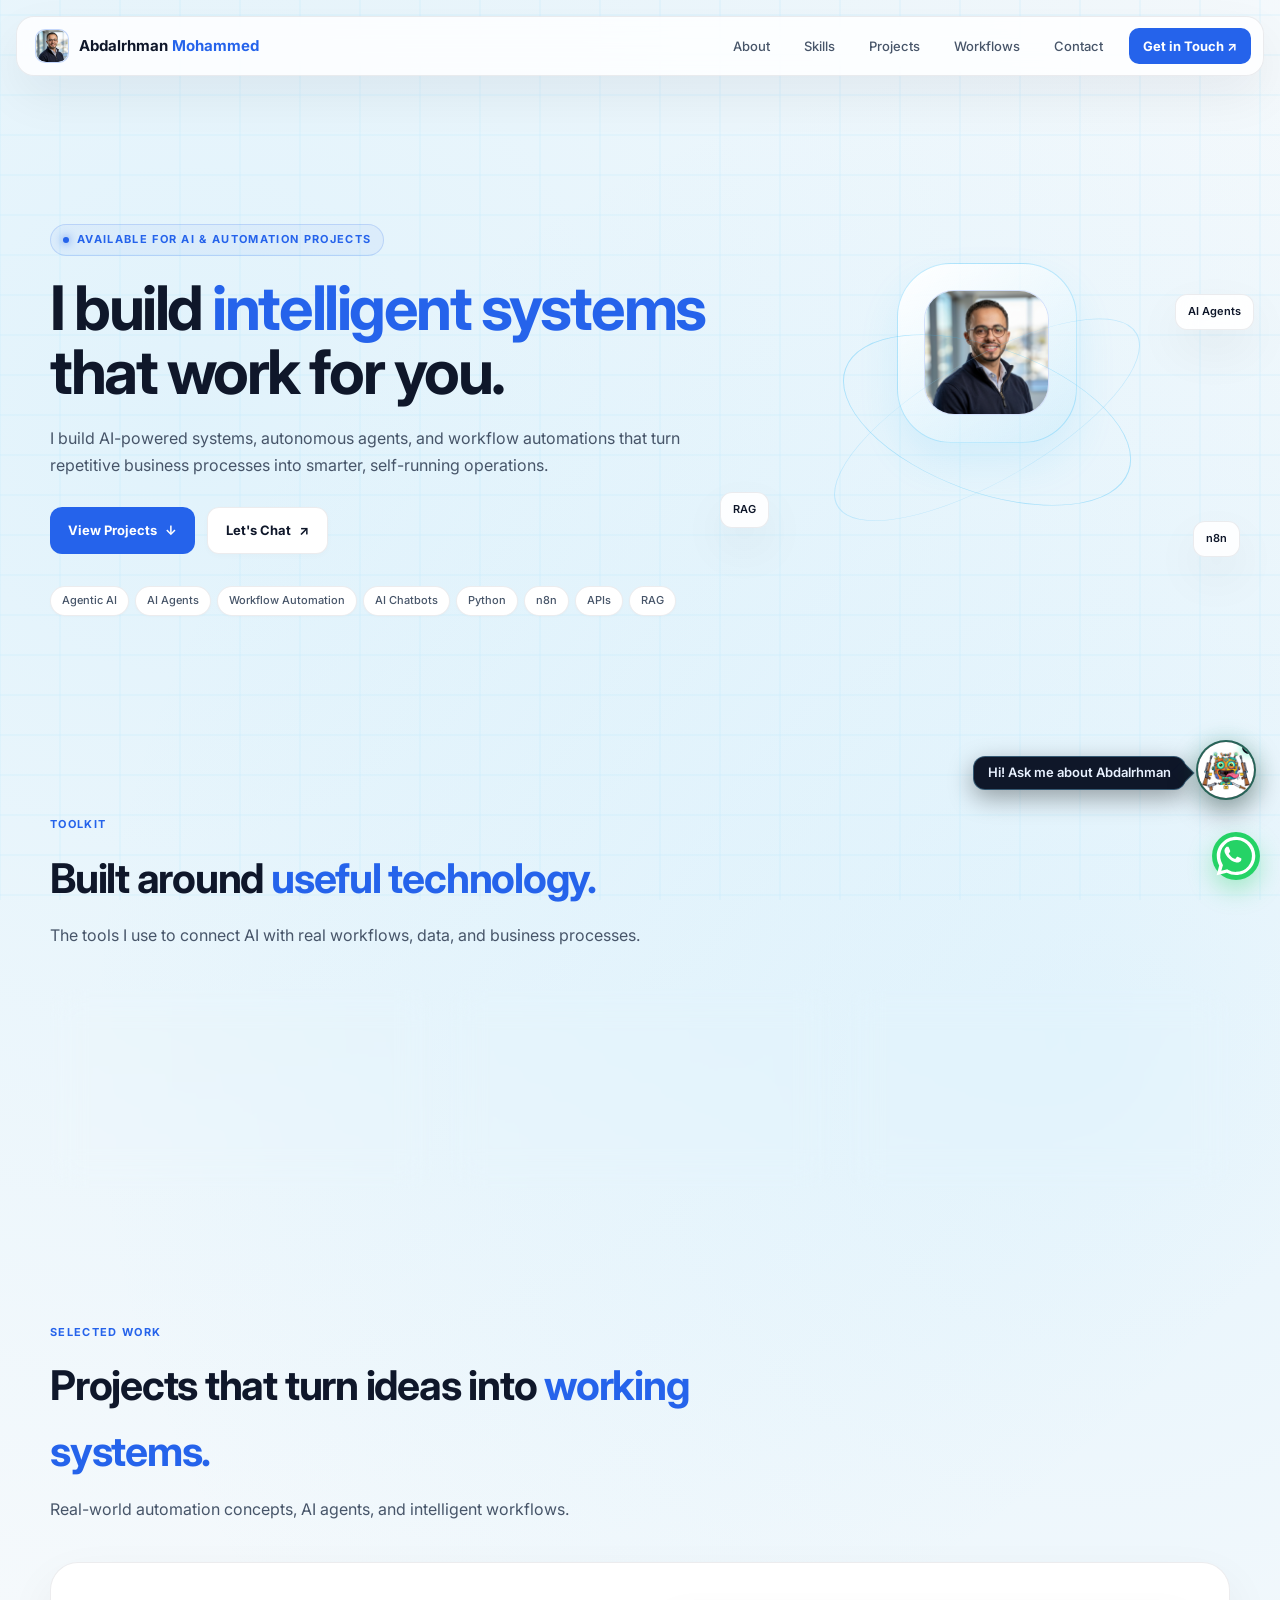
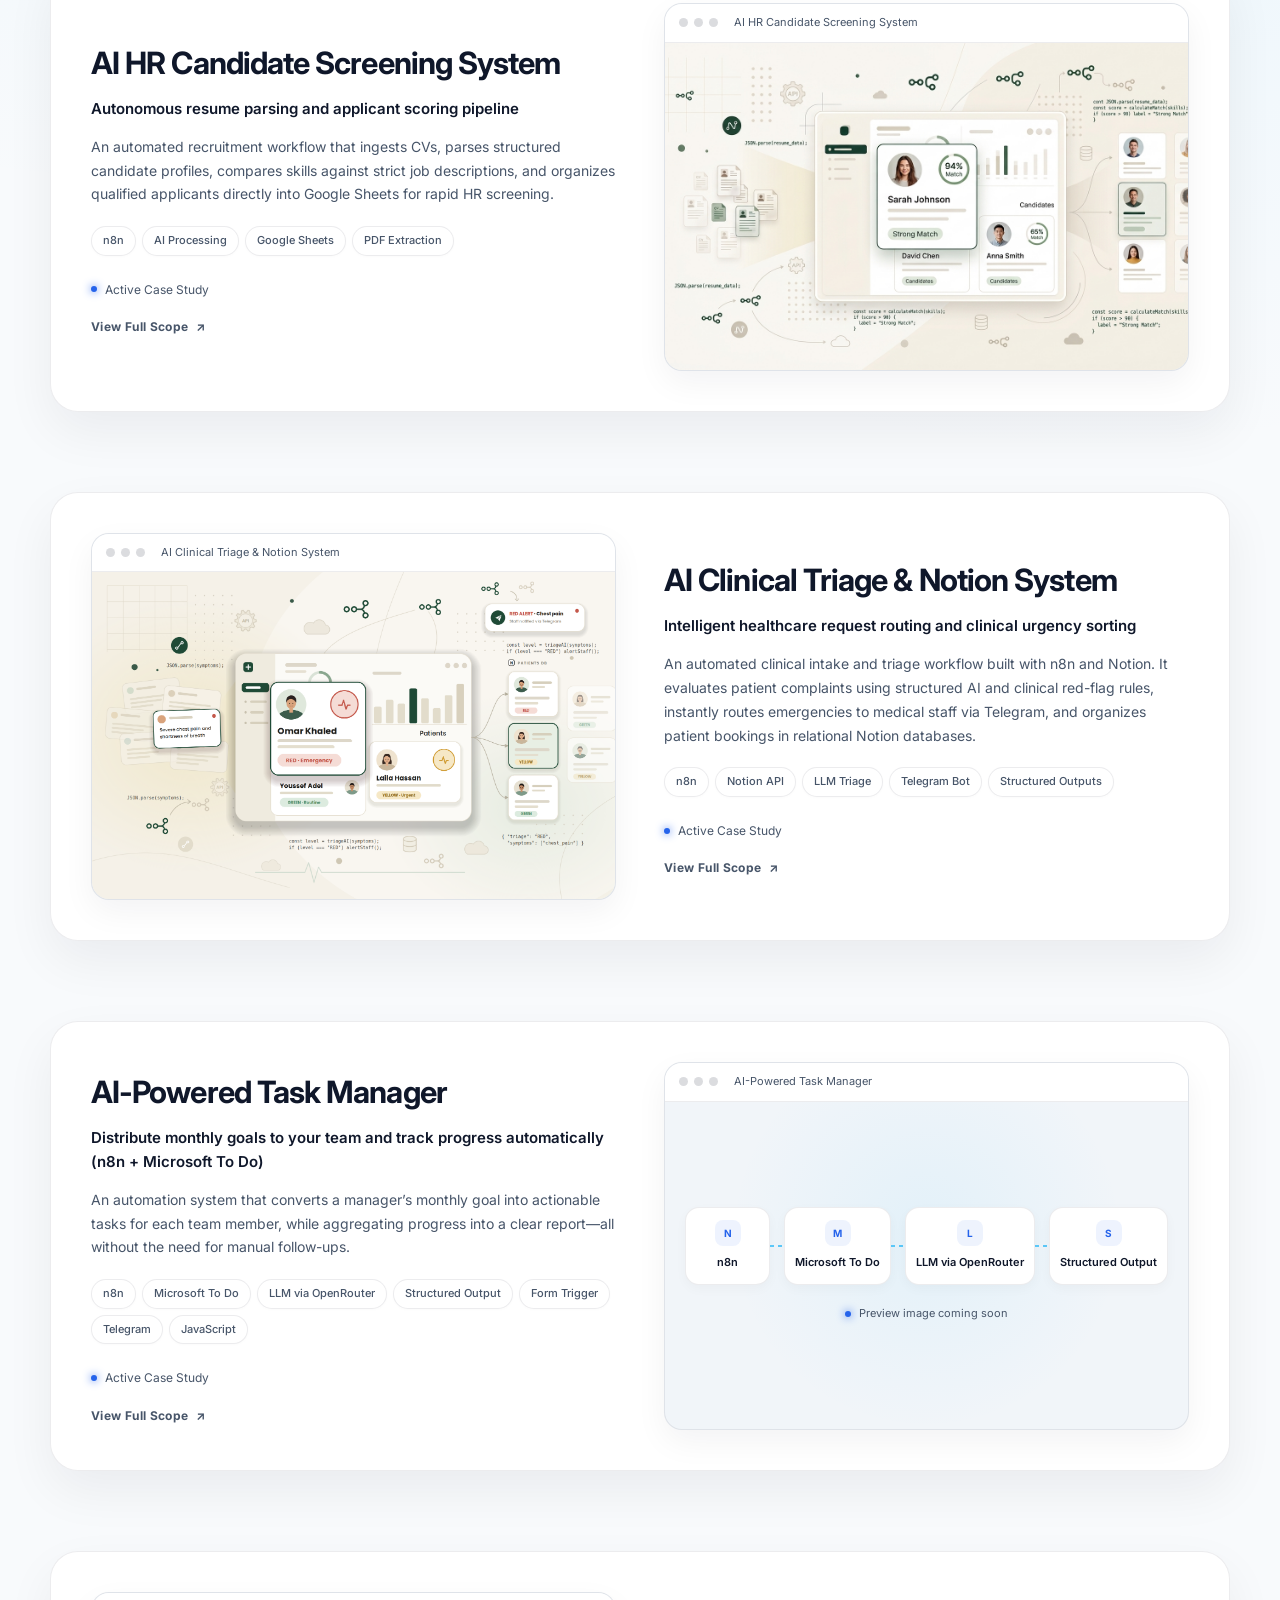
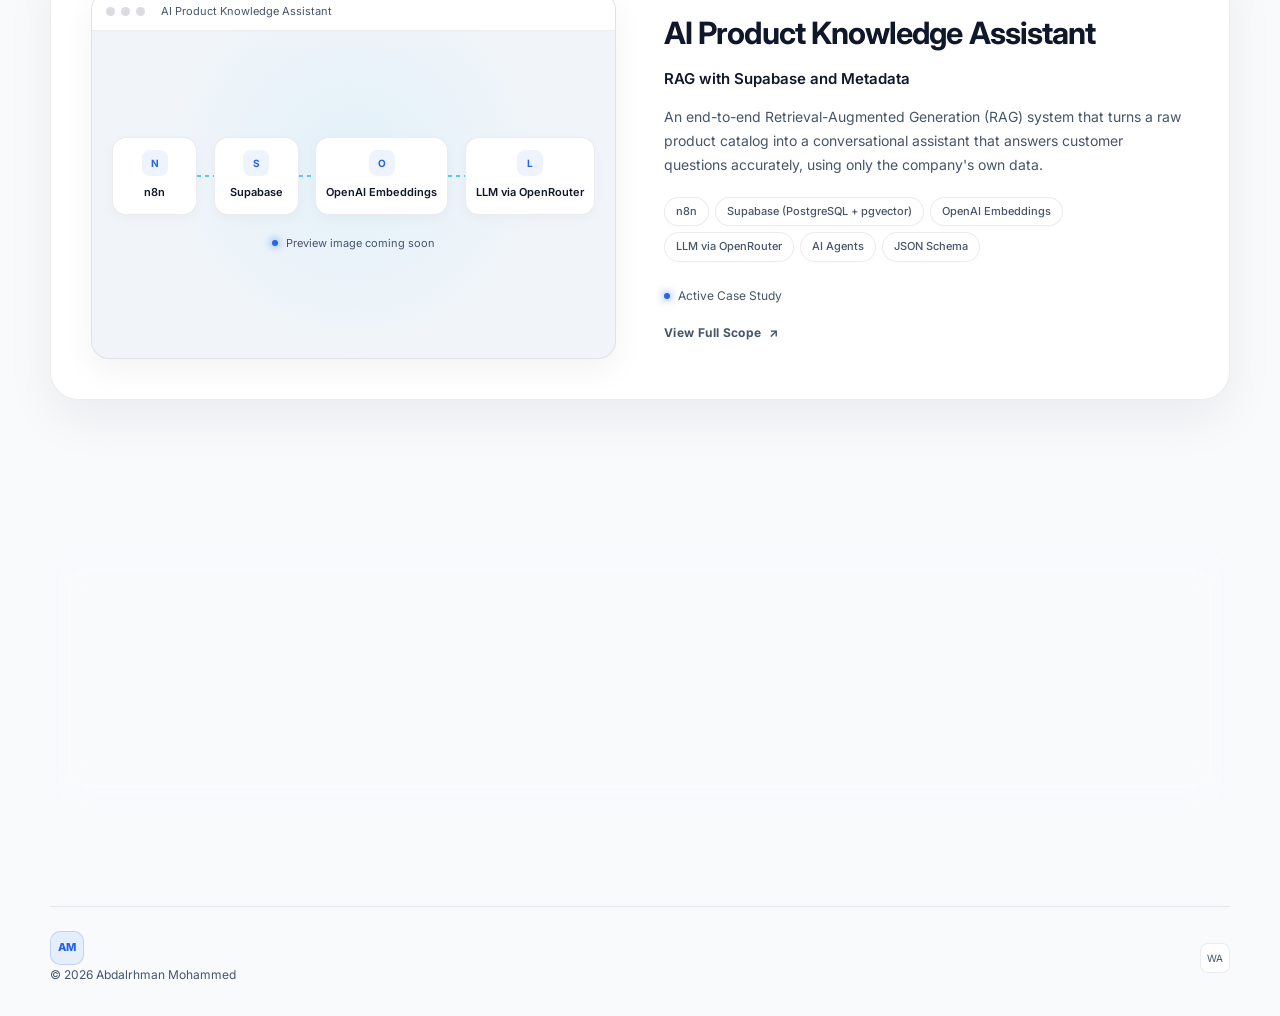
==== commit 98fc43d5: "Add files via upload" ====
--- a/index.html
+++ b/index.html
@@ -111,6 +111,7 @@
         <a href="#about">About</a>
         <a href="#skills">Skills</a>
         <a href="#projects">Projects</a>
+        <a href="workflows.html">Workflows</a>
         <a href="#contact">Contact</a>
         <a class="nav-cta" data-link="whatsapp">Get in Touch <span>↗</span></a>
       </div>
@@ -204,47 +205,6 @@
   <script src="common.js"></script>
   <script src="app.js"></script>
 
-  <!-- خلفية الـ Cyber Grid Flow السماوي الفاتح -->
-  <script>
-    const canvas = document.getElementById('neural-canvas');
-    const ctx = canvas.getContext('2d');
-
-    function resize() {
-      canvas.width = window.innerWidth;
-      canvas.height = window.innerHeight;
-    }
-    window.addEventListener('resize', resize);
-    resize();
-
-    let offset = 0;
-    function animate() {
-      ctx.clearRect(0, 0, canvas.width, canvas.height);
-      offset = (offset + 0.6) % 40;
-
-      // لون سماوي فاتح واضح وهادئ
-      ctx.strokeStyle = 'rgba(186, 230, 253, 0.45)';
-      ctx.lineWidth = 1;
-
-      // رسم الخطوط الطولية
-      for (let x = 0; x < canvas.width; x += 60) {
-        ctx.beginPath();
-        ctx.moveTo(x, 0);
-        ctx.lineTo(x, canvas.height);
-        ctx.stroke();
-      }
-
-      // رسم الخطوط العرضية المتحركة
-      for (let y = offset; y < canvas.height; y += 40) {
-        ctx.beginPath();
-        ctx.moveTo(0, y);
-        ctx.lineTo(canvas.width, y);
-        ctx.stroke();
-      }
-
-      requestAnimationFrame(animate);
-    }
-    animate();
-  </script>
 
   <!-- الشات بوت (مرة واحدة بس) + الـ tooltip -->
   <script type="module" src="./ai-chat-widget.js"></script>
--- a/styles.css
+++ b/styles.css
@@ -1,6 +1,6 @@
 :root {
   /* ألوان الثيم الفاتح التقني (Light Mode) */
-  --bg: #f8fafc;               /* خلفية الموقع الثلجية الهادئة */
+  --bg: #f8fafc;              /* خلفية الموقع الثلجية الهادئة */
   --text: #0f172a;            /* لون العناوين والنصوص الرئيسية (كحلي داكن) */
   --muted: #475569;           /* لون النصوص الفرعية */
   --line: rgba(15, 23, 42, 0.08); /* حدود خفيفة وأنيقة */
@@ -273,19 +273,18 @@
 }
 
 /* ==========================================================
-   فقاعة الشات (Chatbot Tooltip) - موقع دقيق فوق زر الواتساب
+   فقاعة الشات (Chatbot Tooltip)
    ========================================================== */
 abdalrhman-ai-chat {
   position: fixed !important;
-  bottom: 80px !important; /* ليرتفع مسافة مريحة فوق زرار الواتساب (20px + 48px + مسافة) */
+  bottom: 80px !important;
   right: 20px !important;
   z-index: 9999 !important;
 }
 
-/* الفقاعة النصية الموجهة لأيقونة البوت الملونة */
 .bot-tooltip {
   position: absolute;
-  right: 64px; /* المسافة من الزر الدائري للبوت */
+  right: 64px;
   top: 50%;
   transform: translateY(-50%);
   background-color: #0f172a;
@@ -300,7 +299,6 @@
   animation: floatTooltip 3s ease-in-out infinite;
 }
 
-/* السهم الموجه ناحية زر الشات الملون */
 .bot-tooltip::after {
   content: "";
   position: absolute;
@@ -312,8 +310,102 @@
   border-color: transparent transparent transparent #0f172a;
 }
 
-/* حركة طفو ناعمة */
 @keyframes floatTooltip {
   0%, 100% { transform: translateY(-50%); }
   50% { transform: translateY(-56%); }
 }
+
+/* ==========================================================
+   تنسيق صور المشاريع داخل الـ Card (مضافة حديثاً)
+   ========================================================== */
+.project-media img {
+  width: 100%;
+  height: 100%;
+  object-fit: cover;
+  object-position: center;
+  display: block;
+  transition: transform 0.5s ease;
+}
+
+.project:hover .project-media img {
+  transform: scale(1.03);
+}
+
+.project-media {
+  position: relative;
+  overflow: hidden;
+  background: #f1f5f9;
+}
+
+
+/* ==========================================================
+   Round 3 — nav active state, scope page extras, Workflows page
+   ========================================================== */
+.nav-links > a.active { color: var(--accent); background: rgba(37, 99, 235, .08); }
+
+/* ---- Scope page extras ---- */
+.scope-block .scope-intro { color: var(--text); font-weight: 500; margin-bottom: 12px; }
+.approach-step strong { color: var(--text); }
+.scope-note { margin-bottom: 38px; padding: 18px 20px; border-radius: 16px; border: 1px solid rgba(37, 99, 235, .18); background: rgba(37, 99, 235, .05); }
+.scope-note strong { display: block; font-size: 11px; letter-spacing: .12em; text-transform: uppercase; color: var(--accent); margin-bottom: 6px; }
+.scope-note p { margin: 0; color: var(--text); font-size: 14px; line-height: 1.7; }
+.summary-row { gap: 16px; align-items: flex-start; }
+.summary-row strong { text-align: right; line-height: 1.45; }
+
+/* ---- Workflows page ---- */
+.wf-lead { max-width: 680px; color: var(--muted); font-size: 16px; line-height: 1.7; margin: 0; }
+.wf-list { display: flex; flex-direction: column; gap: 40px; }
+.wf-card { border: 1px solid var(--line); border-radius: 28px; background: #ffffff; box-shadow: var(--shadow); padding: 36px; scroll-margin-top: 120px; }
+.wf-head { display: flex; justify-content: space-between; align-items: flex-start; gap: 28px; flex-wrap: wrap; margin-bottom: 26px; }
+.wf-head-text { flex: 1 1 380px; min-width: 0; }
+.wf-head h2 { font-size: clamp(22px, 2.6vw, 32px); letter-spacing: -.03em; line-height: 1.12; margin: 0 0 10px; color: var(--text); }
+.wf-summary { margin: 0; color: var(--muted); font-size: 14.5px; line-height: 1.75; max-width: 640px; }
+.wf-meta { display: flex; flex-direction: column; align-items: flex-start; gap: 12px; max-width: 360px; }
+.wf-meta .project-tech { margin-top: 0; }
+.wf-badge { display: inline-flex; align-items: center; gap: 8px; padding: 5px 12px; border: 1px dashed rgba(15, 23, 42, .25); border-radius: 999px; font-size: 11px; font-weight: 700; color: var(--muted); }
+.wf-badge::before { content: ""; width: 6px; height: 6px; border-radius: 50%; background: var(--accent); }
+
+.wf-canvas { border: 1px solid var(--line); border-radius: 20px; background-color: #f8fafc; background-image: radial-gradient(rgba(15, 23, 42, .12) 1px, transparent 1px); background-size: 20px 20px; padding: 30px 28px; overflow-x: auto; -webkit-overflow-scrolling: touch; }
+.wf-canvas:focus-visible { outline: 2px solid var(--accent); outline-offset: 2px; }
+.wf-flow { display: flex; align-items: center; width: max-content; min-width: 100%; }
+
+.wf-node { display: flex; flex-direction: column; align-items: center; justify-content: center; gap: 8px; flex: none; width: 132px; height: 126px; padding: 10px 8px; text-align: center; border: 1px solid var(--line); border-radius: 14px; background: #ffffff; box-shadow: 0 6px 16px rgba(15, 23, 42, .07); }
+.wf-icon { width: 36px; height: 36px; flex: none; display: grid; place-items: center; border-radius: 11px; }
+.wf-text { display: flex; flex-direction: column; align-items: center; gap: 2px; }
+.wf-text strong { font-size: 12px; color: var(--text); line-height: 1.25; }
+.wf-text small { font-size: 10.5px; color: var(--muted); line-height: 1.3; }
+.wf-trigger { border-color: rgba(37, 99, 235, .35); }
+.wf-trigger .wf-icon { background: rgba(37, 99, 235, .12); color: #2563eb; }
+.wf-ai .wf-icon { background: rgba(124, 58, 237, .12); color: #7c3aed; }
+.wf-logic .wf-icon { background: rgba(217, 119, 6, .13); color: #d97706; }
+.wf-app .wf-icon { background: rgba(15, 23, 42, .07); color: #334155; }
+.wf-output { border-color: rgba(22, 163, 74, .3); }
+.wf-output .wf-icon { background: rgba(22, 163, 74, .12); color: #16a34a; }
+
+.wf-link { flex: none; position: relative; width: 24px; height: 2px; background: repeating-linear-gradient(90deg, rgba(37, 99, 235, .55) 0 5px, transparent 5px 10px); background-size: 20px 2px; animation: wfmove 1s linear infinite; }
+.wf-link::after { content: ""; position: absolute; right: -2px; top: -4px; border-style: solid; border-width: 5px 0 5px 7px; border-color: transparent transparent transparent rgba(37, 99, 235, .75); }
+@keyframes wfmove { to { background-position: 20px 0; } }
+
+.wf-branch { position: relative; flex: none; display: flex; flex-direction: column; gap: 16px; padding-left: 22px; }
+.wf-branch::before { content: ""; position: absolute; left: 0; top: 63px; bottom: 63px; width: 2px; background: repeating-linear-gradient(180deg, rgba(37, 99, 235, .45) 0 5px, transparent 5px 10px); }
+.wf-lane { position: relative; display: flex; align-items: center; min-height: 126px; }
+.wf-lane::before { content: ""; position: absolute; left: -22px; top: 50%; width: 22px; height: 2px; background: repeating-linear-gradient(90deg, rgba(37, 99, 235, .45) 0 5px, transparent 5px 10px); }
+.wf-lane-label { flex: none; width: 100px; text-align: center; padding: 5px 0; border-radius: 999px; border: 1px solid; font-size: 10.5px; font-weight: 800; letter-spacing: .06em; text-transform: uppercase; white-space: nowrap; }
+.wf-tone-green { color: #15803d; background: rgba(22, 163, 74, .1); border-color: rgba(22, 163, 74, .3); }
+.wf-tone-amber { color: #b45309; background: rgba(217, 119, 6, .1); border-color: rgba(217, 119, 6, .3); }
+.wf-tone-red   { color: #b91c1c; background: rgba(220, 38, 38, .08); border-color: rgba(220, 38, 38, .28); }
+.wf-tone-blue  { color: #1d4ed8; background: rgba(37, 99, 235, .08); border-color: rgba(37, 99, 235, .28); }
+.wf-tone-gray  { color: #475569; background: rgba(15, 23, 42, .05); border-color: rgba(15, 23, 42, .15); }
+
+.wf-info { display: grid; grid-template-columns: 1fr 1fr; gap: 36px; margin-top: 30px; }
+.wf-info h4 { font-size: 12px; letter-spacing: .12em; text-transform: uppercase; color: var(--accent); margin: 0 0 14px; }
+
+@media (max-width: 880px) {
+  .wf-card { padding: 22px; border-radius: 22px; }
+  .wf-info { grid-template-columns: 1fr; gap: 26px; }
+  .wf-canvas { padding: 22px 18px; }
+}
+@media (prefers-reduced-motion: reduce) { .wf-link { animation: none; } }
+
+.wf-hint { margin: 10px 2px 0; font-size: 12px; color: var(--muted); text-align: right; }
+.contact-actions { display: flex; gap: 12px; flex-wrap: wrap; flex-shrink: 0; }
